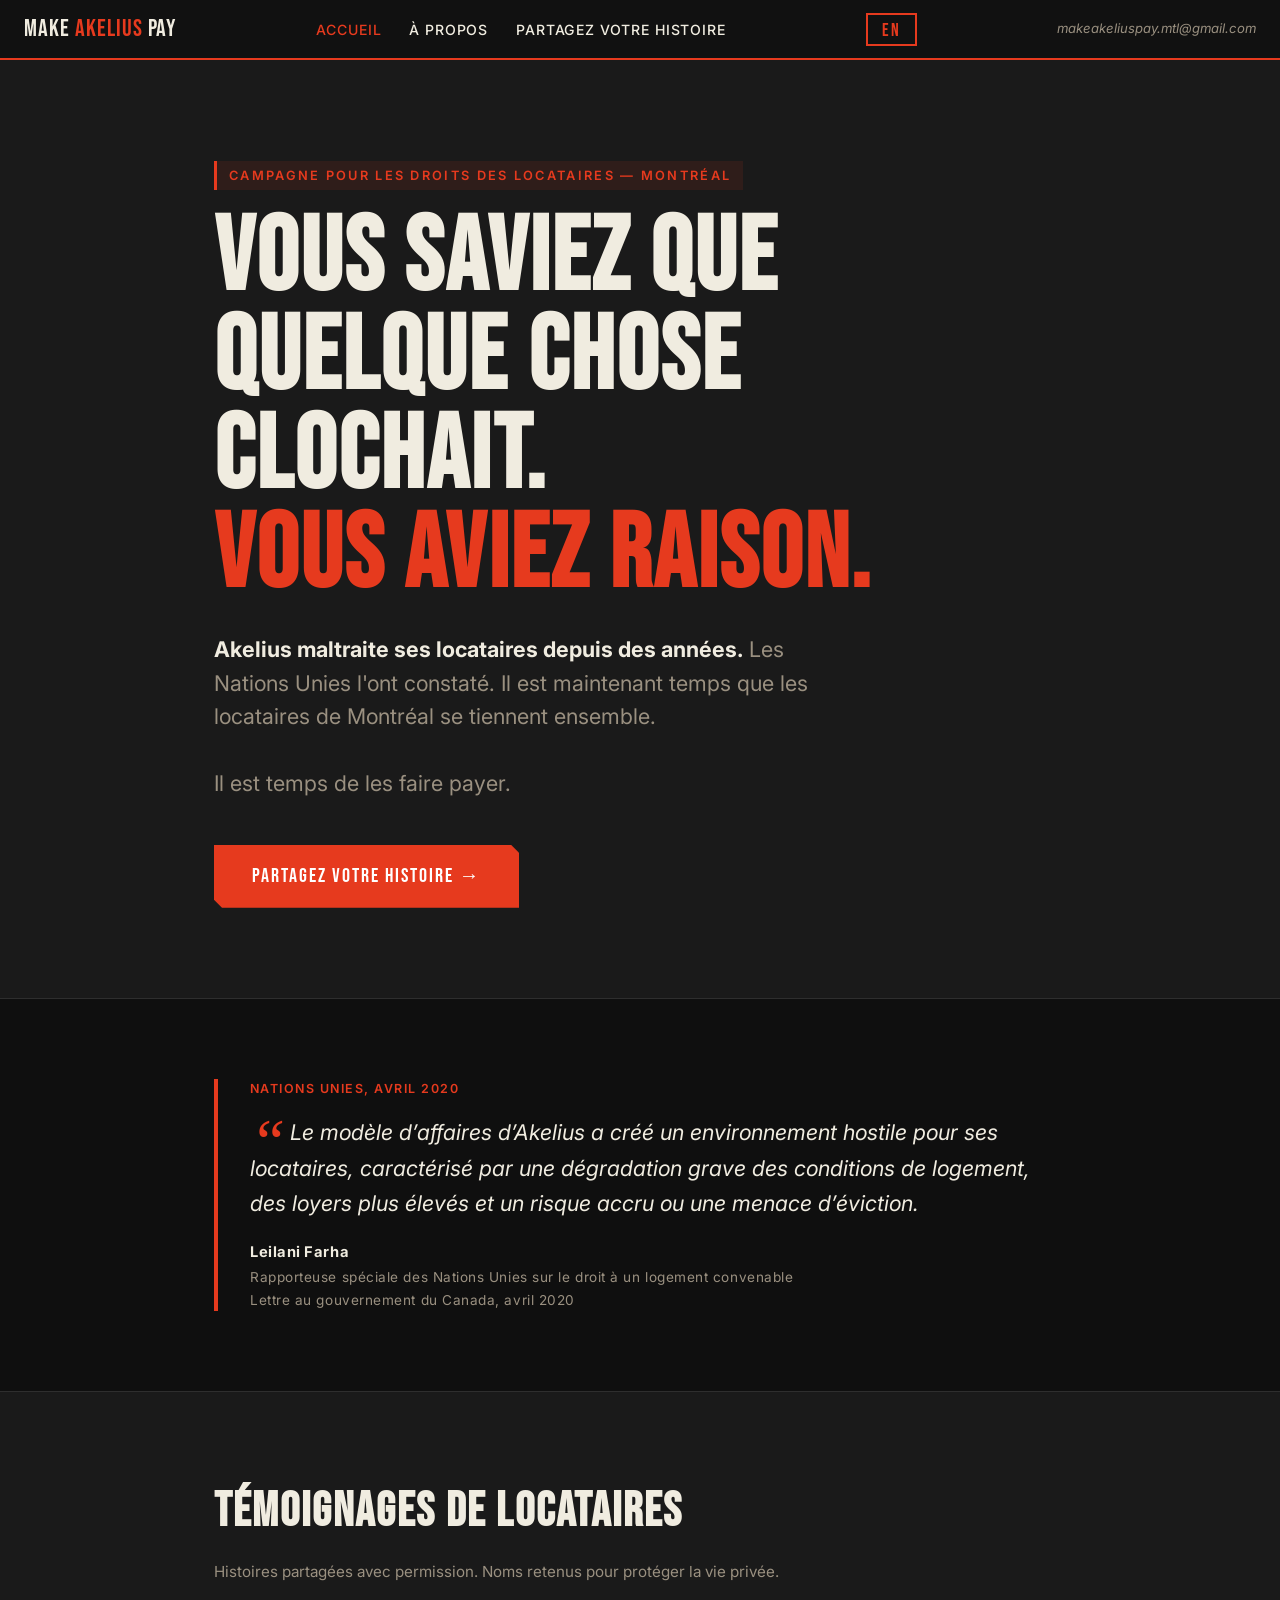
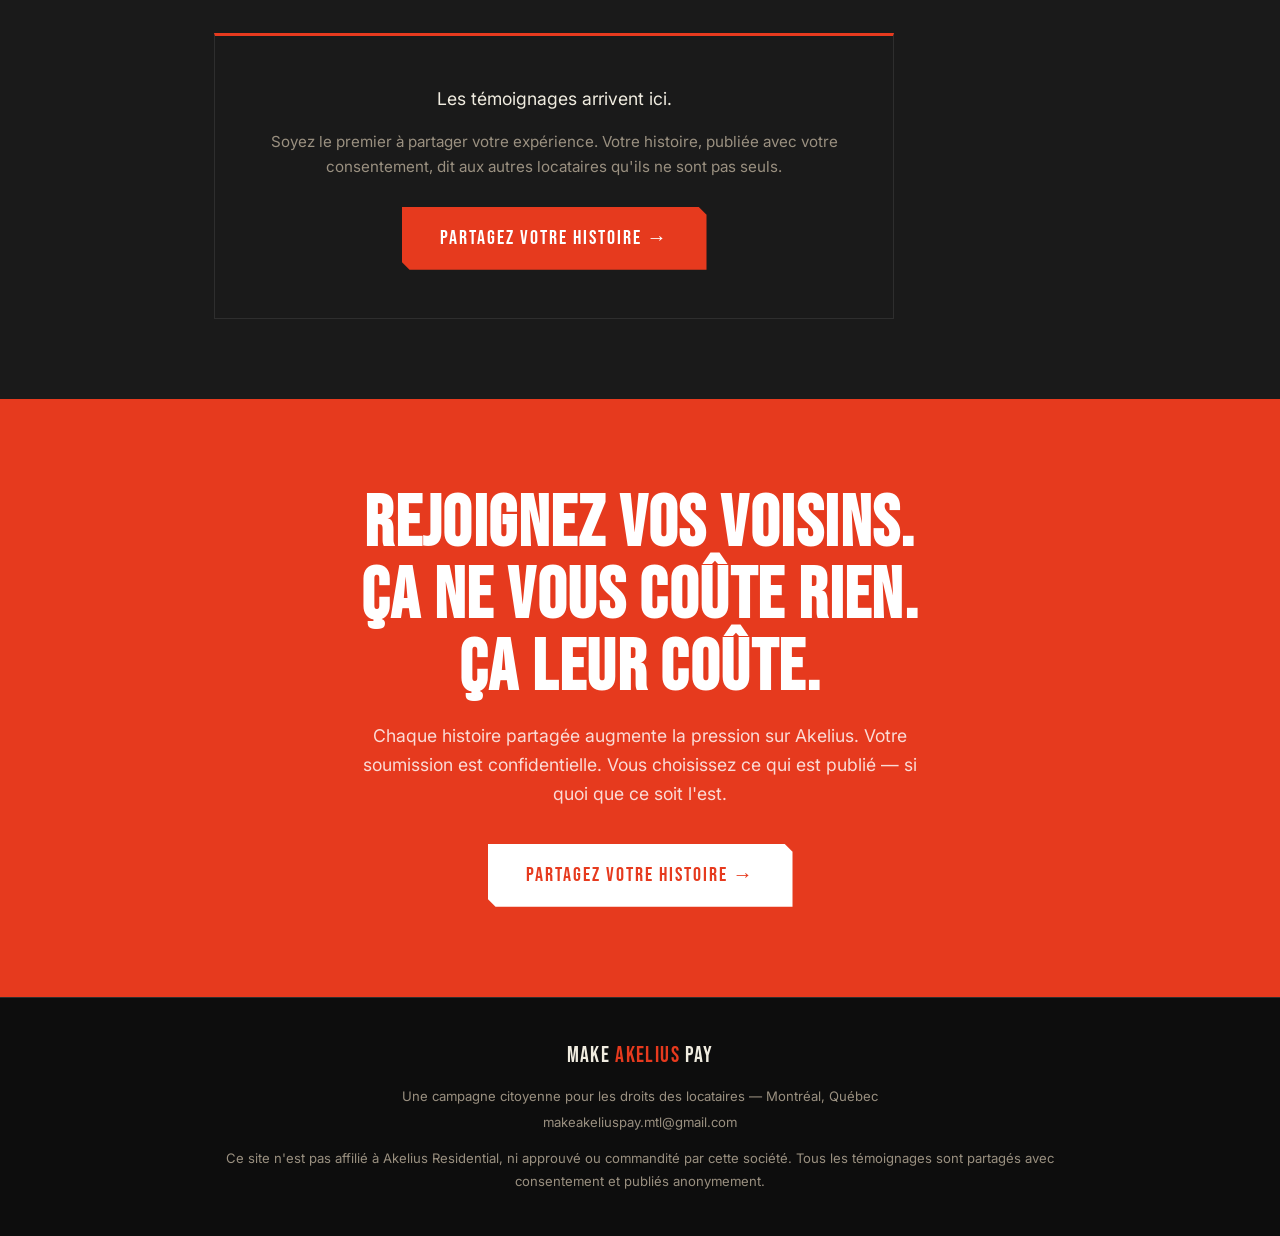
==== index.html @ 7b6268e5 "Remove fake testimonials and unit number field" ====
<!DOCTYPE html>
<html lang="fr-CA">
<head>
  <meta charset="UTF-8" />
  <meta name="viewport" content="width=device-width, initial-scale=1.0" />
  <title>Make Akelius Pay — Droits des locataires, Montréal</title>
  <meta name="description" content="Une campagne citoyenne contre Akelius Residential à Montréal. L'ONU a dénoncé leurs abus. Il est temps que les locataires parlent." />
  <meta property="og:title" content="Make Akelius Pay" />
  <meta property="og:description" content="Akelius a été formellement accusé de violer les droits humains de ses locataires par les Nations Unies. Rejoignez vos voisins." />
  <meta property="og:url" content="https://makeakeliuspay.ca" />
  <link rel="canonical" href="https://makeakeliuspay.ca/" />
  <link rel="stylesheet" href="style.css" />
  <script src="lang.js"></script>
</head>
<body>

  <!-- ── NAVBAR ─────────────────────────────────────────── -->
  <nav role="navigation" aria-label="Navigation principale">
    <a href="index.html" class="nav-brand">Make <span>Akelius</span> Pay</a>

    <button class="nav-toggle" aria-label="Ouvrir le menu" aria-expanded="false" onclick="toggleNav(this)">
      <span></span>
      <span></span>
      <span></span>
    </button>

    <ul class="nav-links" id="nav-links">
      <li><a href="index.html" class="active" data-fr="Accueil" data-en="Home">Accueil</a></li>
      <li><a href="about.html" data-fr="À propos" data-en="About">À propos</a></li>
      <li><a href="submit.html" data-fr="Partagez votre histoire" data-en="Share Your Story">Partagez votre histoire</a></li>
    </ul>

    <button class="lang-switch" id="lang-switch" aria-label="Switch language">EN</button>

    <span class="nav-email">
      <a href="mailto:makeakeliuspay.mtl@gmail.com">makeakeliuspay.mtl@gmail.com</a>
    </span>
  </nav>

  <main>

    <!-- ── HERO ───────────────────────────────────────────── -->
    <section class="hero" aria-labelledby="hero-heading">
      <div class="hero-inner">
        <div class="hero-eyebrow"
          data-fr="Campagne pour les droits des locataires — Montréal"
          data-en="Montreal Tenant Rights Campaign">
          Campagne pour les droits des locataires — Montréal
        </div>
        <h1 id="hero-heading"
          data-fr-html="Vous saviez que<br />quelque chose clochait.<br /><em>Vous aviez raison.</em>"
          data-en-html="You knew something<br />was wrong.<br /><em>You were right.</em>">
          Vous saviez que<br />quelque chose clochait.<br /><em>Vous aviez raison.</em>
        </h1>
        <p class="hero-sub"
          data-fr-html="<strong>Akelius maltraite ses locataires depuis des années.</strong> Les Nations Unies l'ont constaté. Il est maintenant temps que les locataires de Montréal se tiennent ensemble.<br /><br />Il est temps de les faire payer."
          data-en-html="<strong>Akelius has been abusing tenants for years.</strong> The United Nations took notice. Now it's time for tenants across Montreal to stand together.<br /><br />Time to make them pay.">
          <strong>Akelius maltraite ses locataires depuis des années.</strong> Les Nations Unies l'ont constaté. Il est maintenant temps que les locataires de Montréal se tiennent ensemble.<br /><br />Il est temps de les faire payer.
        </p>
        <a href="submit.html" class="btn"
          data-fr="Partagez votre histoire →"
          data-en="Share Your Story →">
          Partagez votre histoire →
        </a>
      </div>
    </section>

    <!-- ── UN QUOTE ───────────────────────────────────────── -->
    <section class="un-quote" aria-labelledby="quote-label">
      <div class="un-quote-inner">
        <div class="quote-bar" aria-hidden="true"></div>
        <div class="quote-content">
          <p id="quote-label"
            style="font-size:0.78rem;letter-spacing:0.12em;text-transform:uppercase;color:var(--red);font-weight:600;margin-bottom:16px;"
            data-fr="Nations Unies, avril 2020"
            data-en="United Nations, April 2020">
            Nations Unies, avril 2020
          </p>
          <blockquote
            data-fr-html="Le mod&egrave;le d&rsquo;affaires d&rsquo;Akelius a cr&eacute;&eacute; un environnement hostile pour ses locataires, caract&eacute;ris&eacute; par une d&eacute;gradation grave des conditions de logement, des loyers plus &eacute;lev&eacute;s et un risque accru ou une menace d&rsquo;&eacute;viction."
            data-en-html="Akelius&rsquo;s business model has created a hostile environment for its tenants through a severe degradation of housing conditions, higher rents and increased risk or threat of eviction.">
            Le modèle d'affaires d'Akelius a créé un environnement hostile pour ses locataires, caractérisé par une dégradation grave des conditions de logement, des loyers plus élevés et un risque accru ou une menace d'éviction.
          </blockquote>
          <p class="quote-attribution">
            <strong>Leilani Farha</strong>
            <span
              data-fr="Rapporteuse spéciale des Nations Unies sur le droit à un logement convenable"
              data-en="UN Special Rapporteur on the Right to Adequate Housing">
              Rapporteuse spéciale des Nations Unies sur le droit à un logement convenable
            </span>
            <br />
            <span
              data-fr="Lettre au gouvernement du Canada, avril 2020"
              data-en="Letter to the Government of Canada, April 2020">
              Lettre au gouvernement du Canada, avril 2020
            </span>
          </p>
        </div>
      </div>
    </section>

    <!-- ── TESTIMONIALS ───────────────────────────────────── -->
    <section class="testimonials" aria-labelledby="testimonials-heading">
      <div class="container">
        <h2 class="section-label" id="testimonials-heading"
          data-fr="Témoignages de locataires"
          data-en="Tenants Speak">
          Témoignages de locataires
        </h2>
        <p class="section-sub"
          data-fr="Histoires partagées avec permission. Noms retenus pour protéger la vie privée."
          data-en="Stories shared with permission. Names withheld to protect privacy.">
          Histoires partagées avec permission. Noms retenus pour protéger la vie privée.
        </p>

        <div class="testimonials-empty" style="border:1px solid var(--border);border-top:3px solid var(--red);padding:48px 32px;text-align:center;max-width:680px;">
          <p style="font-size:1.1rem;color:var(--text);margin-bottom:16px;"
            data-fr="Les témoignages arrivent ici."
            data-en="Testimonials go here.">
            Les témoignages arrivent ici.
          </p>
          <p style="color:var(--muted);font-size:0.95rem;margin-bottom:28px;"
            data-fr="Soyez le premier à partager votre expérience. Votre histoire, publiée avec votre consentement, dit aux autres locataires qu'ils ne sont pas seuls."
            data-en="Be the first to share your experience. Your story, published with your consent, tells other tenants they are not alone.">
            Soyez le premier à partager votre expérience. Votre histoire, publiée avec votre consentement, dit aux autres locataires qu'ils ne sont pas seuls.
          </p>
          <a href="submit.html" class="btn"
            data-fr="Partagez votre histoire →"
            data-en="Share Your Story →">
            Partagez votre histoire →
          </a>
        </div>
      </div>
    </section>

    <!-- ── CTA ────────────────────────────────────────────── -->
    <section class="cta-section" aria-labelledby="cta-heading">
      <div class="cta-inner">
        <h2 id="cta-heading"
          data-fr-html="Rejoignez vos voisins.<br />Ça ne vous coûte rien.<br />Ça leur coûte."
          data-en-html="Join your neighbours.<br />It costs you nothing.<br />It costs them.">
          Rejoignez vos voisins.<br />Ça ne vous coûte rien.<br />Ça leur coûte.
        </h2>
        <p data-fr="Chaque histoire partagée augmente la pression sur Akelius. Votre soumission est confidentielle. Vous choisissez ce qui est publié — si quoi que ce soit l'est."
           data-en="Every story shared puts more pressure on Akelius. Your submission is confidential. You choose what gets published — if anything.">
          Chaque histoire partagée augmente la pression sur Akelius. Votre soumission est confidentielle. Vous choisissez ce qui est publié — si quoi que ce soit l'est.
        </p>
        <a href="submit.html" class="btn btn-white"
          data-fr="Partagez votre histoire →"
          data-en="Share Your Story →">
          Partagez votre histoire →
        </a>
      </div>
    </section>

  </main>

  <!-- ── FOOTER ─────────────────────────────────────────── -->
  <footer>
    <div class="footer-inner">
      <div class="footer-brand">Make <span>Akelius</span> Pay</div>
      <p data-fr="Une campagne citoyenne pour les droits des locataires — Montréal, Québec"
         data-en="A grassroots tenant rights campaign — Montreal, Québec">
        Une campagne citoyenne pour les droits des locataires — Montréal, Québec
      </p>
      <p>
        <a href="mailto:makeakeliuspay.mtl@gmail.com">makeakeliuspay.mtl@gmail.com</a>
      </p>
      <p style="margin-top:14px;"
        data-fr="Ce site n'est pas affilié à Akelius Residential, ni approuvé ou commandité par cette société. Tous les témoignages sont partagés avec consentement et publiés anonymement."
        data-en="This site is not affiliated with, endorsed by, or sponsored by Akelius Residential. All tenant stories are shared with consent and published anonymously.">
        Ce site n'est pas affilié à Akelius Residential, ni approuvé ou commandité par cette société. Tous les témoignages sont partagés avec consentement et publiés anonymement.
      </p>
    </div>
  </footer>

  <script>
    function toggleNav(btn) {
      var links = document.getElementById('nav-links');
      var isOpen = links.classList.toggle('open');
      btn.setAttribute('aria-expanded', isOpen);
    }
  </script>

</body>
</html>
---- style.css ----
@import url('https://fonts.googleapis.com/css2?family=Bebas+Neue&family=Inter:wght@400;500;600&display=swap');

*, *::before, *::after {
  box-sizing: border-box;
  margin: 0;
  padding: 0;
}

:root {
  --bg: #1a1a1a;
  --text: #f0ece0;
  --red: #e63a1e;
  --red-dark: #c0301a;
  --muted: #9a9080;
  --border: #2e2e2e;
  --card-bg: #222222;
}

html {
  scroll-behavior: smooth;
}

body {
  background-color: var(--bg);
  color: var(--text);
  font-family: 'Inter', system-ui, -apple-system, sans-serif;
  font-size: 17px;
  line-height: 1.65;
  -webkit-font-smoothing: antialiased;
}

a {
  color: var(--red);
  text-decoration: none;
  transition: color 0.2s;
}

a:hover {
  color: #ff5a3d;
  text-decoration: underline;
}

img {
  max-width: 100%;
}

/* ── NAVBAR ──────────────────────────────────────────────── */

nav {
  position: sticky;
  top: 0;
  z-index: 100;
  background: #111111;
  border-bottom: 2px solid var(--red);
  padding: 0 24px;
  display: flex;
  align-items: center;
  justify-content: space-between;
  gap: 16px;
  min-height: 60px;
}

.nav-brand {
  font-family: 'Bebas Neue', sans-serif;
  font-size: 1.5rem;
  letter-spacing: 0.04em;
  color: var(--text);
  white-space: nowrap;
  text-decoration: none;
}

.nav-brand span {
  color: var(--red);
}

.nav-links {
  display: flex;
  align-items: center;
  gap: 28px;
  list-style: none;
  flex-wrap: wrap;
}

.nav-links a {
  color: var(--text);
  font-size: 0.88rem;
  font-weight: 500;
  letter-spacing: 0.06em;
  text-transform: uppercase;
  text-decoration: none;
  transition: color 0.2s;
}

.nav-links a:hover,
.nav-links a.active {
  color: var(--red);
}

.nav-email {
  font-size: 0.82rem;
  color: var(--muted);
  font-style: italic;
  white-space: nowrap;
}

.nav-email a {
  color: var(--muted);
  text-decoration: underline;
  text-decoration-color: transparent;
  transition: color 0.2s, text-decoration-color 0.2s;
}

.nav-email a:hover {
  color: var(--text);
  text-decoration-color: var(--muted);
}

/* ── LANGUAGE SWITCHER ───────────────────────────────────── */

.lang-switch {
  background: transparent;
  border: 2px solid var(--red);
  color: var(--red);
  font-family: 'Bebas Neue', sans-serif;
  font-size: 1.1rem;
  letter-spacing: 0.12em;
  padding: 5px 14px 3px;
  cursor: pointer;
  transition: background 0.18s, color 0.18s;
  white-space: nowrap;
  flex-shrink: 0;
}

.lang-switch:hover {
  background: var(--red);
  color: #fff;
}

/* Hamburger */
.nav-toggle {
  display: none;
  background: none;
  border: none;
  cursor: pointer;
  padding: 4px;
  flex-direction: column;
  gap: 5px;
}

.nav-toggle span {
  display: block;
  width: 24px;
  height: 2px;
  background: var(--text);
  transition: transform 0.25s, opacity 0.25s;
}

/* ── LAYOUT ──────────────────────────────────────────────── */

main {
  width: 100%;
}

.container {
  max-width: 900px;
  margin: 0 auto;
  padding: 0 24px;
}

section {
  padding: 80px 0;
}

section + section {
  border-top: 1px solid var(--border);
}

/* ── HERO ────────────────────────────────────────────────── */

.hero {
  background: var(--bg);
  padding: 100px 0 90px;
  border-top: none;
}

.hero-inner {
  max-width: 900px;
  margin: 0 auto;
  padding: 0 24px;
}

.hero-eyebrow {
  display: inline-block;
  font-size: 0.8rem;
  font-weight: 600;
  letter-spacing: 0.18em;
  text-transform: uppercase;
  color: var(--red);
  margin-bottom: 20px;
  background: rgba(230, 58, 30, 0.1);
  padding: 4px 12px;
  border-left: 3px solid var(--red);
}

.hero h1 {
  font-family: 'Bebas Neue', sans-serif;
  font-size: clamp(3.2rem, 9vw, 6.5rem);
  line-height: 0.95;
  letter-spacing: 0.02em;
  color: var(--text);
  margin-bottom: 28px;
}

.hero h1 em {
  color: var(--red);
  font-style: normal;
}

.hero-sub {
  font-size: clamp(1.1rem, 2.5vw, 1.35rem);
  color: var(--muted);
  max-width: 620px;
  line-height: 1.55;
  margin-bottom: 44px;
}

.hero-sub strong {
  color: var(--text);
}

.btn {
  display: inline-block;
  padding: 15px 38px;
  font-family: 'Bebas Neue', sans-serif;
  font-size: 1.25rem;
  letter-spacing: 0.1em;
  background: var(--red);
  color: #ffffff;
  border: none;
  cursor: pointer;
  text-decoration: none;
  transition: background 0.2s, transform 0.15s;
  clip-path: polygon(0 0, calc(100% - 8px) 0, 100% 8px, 100% 100%, 8px 100%, 0 calc(100% - 8px));
}

.btn:hover {
  background: var(--red-dark);
  color: #fff;
  text-decoration: none;
  transform: translateY(-1px);
}

.btn-outline {
  background: transparent;
  border: 2px solid var(--red);
  color: var(--red);
  clip-path: none;
}

.btn-outline:hover {
  background: var(--red);
  color: #fff;
}

/* ── UN QUOTE ────────────────────────────────────────────── */

.un-quote {
  background: #0f0f0f;
  padding: 80px 0;
}

.un-quote-inner {
  max-width: 900px;
  margin: 0 auto;
  padding: 0 24px;
  display: grid;
  grid-template-columns: 4px 1fr;
  gap: 0 32px;
  align-items: start;
}

.quote-bar {
  background: var(--red);
  height: 100%;
  min-height: 100px;
}

.quote-content blockquote {
  font-size: clamp(1.1rem, 2.2vw, 1.35rem);
  line-height: 1.65;
  color: var(--text);
  font-style: italic;
  margin-bottom: 18px;
}

.quote-content blockquote::before {
  content: '\201C';
  font-family: Georgia, serif;
  font-size: 4rem;
  line-height: 0;
  vertical-align: -1.4rem;
  color: var(--red);
  margin-right: 4px;
}

.quote-attribution {
  font-size: 0.85rem;
  color: var(--muted);
  letter-spacing: 0.04em;
}

.quote-attribution strong {
  display: block;
  color: var(--text);
  font-size: 0.92rem;
  margin-bottom: 2px;
}

/* ── TESTIMONIALS ────────────────────────────────────────── */

.testimonials {
  padding: 80px 0;
}

.section-label {
  font-family: 'Bebas Neue', sans-serif;
  font-size: clamp(2rem, 5vw, 3rem);
  letter-spacing: 0.04em;
  color: var(--text);
  margin-bottom: 8px;
}

.section-sub {
  color: var(--muted);
  font-size: 0.95rem;
  margin-bottom: 48px;
}

.testimonials-grid {
  display: grid;
  grid-template-columns: repeat(auto-fit, minmax(260px, 1fr));
  gap: 24px;
}

.testimonial-card {
  background: var(--card-bg);
  border: 1px solid var(--border);
  border-top: 3px solid var(--red);
  padding: 28px 26px;
  position: relative;
}

.testimonial-card p {
  font-size: 0.97rem;
  line-height: 1.7;
  color: #ccc8be;
  margin-bottom: 20px;
}

.testimonial-card footer {
  font-size: 0.8rem;
  color: var(--muted);
  letter-spacing: 0.05em;
  text-transform: uppercase;
  border-top: 1px solid var(--border);
  padding-top: 14px;
}

.testimonial-card footer strong {
  color: var(--red);
}

/* ── CTA ─────────────────────────────────────────────────── */

.cta-section {
  background: var(--red);
  padding: 90px 0;
  border-top: none;
}

.cta-inner {
  max-width: 900px;
  margin: 0 auto;
  padding: 0 24px;
  text-align: center;
}

.cta-section h2 {
  font-family: 'Bebas Neue', sans-serif;
  font-size: clamp(2.4rem, 6vw, 4.5rem);
  line-height: 1;
  color: #ffffff;
  margin-bottom: 16px;
  letter-spacing: 0.02em;
}

.cta-section p {
  color: rgba(255,255,255,0.82);
  font-size: 1.1rem;
  margin-bottom: 36px;
  max-width: 560px;
  margin-left: auto;
  margin-right: auto;
}

.btn-white {
  background: #ffffff;
  color: var(--red);
}

.btn-white:hover {
  background: #f0ece0;
  color: var(--red-dark);
}

/* ── ABOUT PAGE ──────────────────────────────────────────── */

.page-hero {
  padding: 72px 0 60px;
  background: #111111;
  border-bottom: 2px solid var(--red);
}

.page-hero h1 {
  font-family: 'Bebas Neue', sans-serif;
  font-size: clamp(2.8rem, 7vw, 5rem);
  letter-spacing: 0.03em;
  line-height: 1;
  margin-bottom: 14px;
}

.page-hero p {
  color: var(--muted);
  font-size: 1.1rem;
  max-width: 600px;
}

.prose {
  max-width: 720px;
}

.prose h2 {
  font-family: 'Bebas Neue', sans-serif;
  font-size: clamp(1.8rem, 4vw, 2.5rem);
  letter-spacing: 0.04em;
  color: var(--text);
  margin-top: 56px;
  margin-bottom: 16px;
  padding-bottom: 10px;
  border-bottom: 2px solid var(--border);
}

.prose h2:first-child {
  margin-top: 0;
}

.prose p {
  color: #ccc8be;
  margin-bottom: 18px;
}

.prose ul {
  margin: 0 0 18px 0;
  padding-left: 22px;
  color: #ccc8be;
}

.prose li {
  margin-bottom: 8px;
  padding-left: 6px;
}

.prose li::marker {
  color: var(--red);
}

.prose a {
  text-decoration: underline;
  text-decoration-color: var(--red);
  text-underline-offset: 3px;
}

.callout {
  background: rgba(230, 58, 30, 0.08);
  border-left: 4px solid var(--red);
  padding: 18px 22px;
  margin: 28px 0;
  color: var(--text);
  font-size: 0.97rem;
  line-height: 1.65;
}

.callout strong {
  color: var(--red);
}

.resource-list {
  list-style: none;
  padding: 0;
  margin: 0 0 18px 0;
}

.resource-list li {
  border-bottom: 1px solid var(--border);
  padding: 14px 0;
}

.resource-list li:last-child {
  border-bottom: none;
}

.resource-list a {
  font-weight: 500;
  color: var(--text);
}

.resource-list a:hover {
  color: var(--red);
}

.resource-list .resource-desc {
  display: block;
  font-size: 0.85rem;
  color: var(--muted);
  margin-top: 2px;
}

/* ── SUBMIT PAGE ─────────────────────────────────────────── */

.form-section {
  padding: 80px 0;
}

.form-intro {
  max-width: 620px;
  margin-bottom: 52px;
}

.form-intro p {
  color: var(--muted);
  margin-top: 14px;
}

.form-card {
  background: var(--card-bg);
  border: 1px solid var(--border);
  padding: 44px 40px;
  max-width: 680px;
}

.form-grid {
  display: grid;
  grid-template-columns: 1fr 1fr;
  gap: 20px;
}

.form-group {
  display: flex;
  flex-direction: column;
  gap: 7px;
}

.form-group.full {
  grid-column: 1 / -1;
}

label {
  font-size: 0.82rem;
  font-weight: 600;
  letter-spacing: 0.08em;
  text-transform: uppercase;
  color: var(--muted);
}

label .optional {
  font-weight: 400;
  color: #5a5650;
  text-transform: none;
  letter-spacing: 0;
  font-size: 0.78rem;
  margin-left: 6px;
}

input[type="text"],
input[type="email"],
select,
textarea {
  background: #111111;
  border: 1px solid #3a3a3a;
  color: var(--text);
  padding: 12px 14px;
  font-family: inherit;
  font-size: 0.97rem;
  outline: none;
  transition: border-color 0.2s;
  width: 100%;
  appearance: none;
}

input[type="text"]:focus,
input[type="email"]:focus,
select:focus,
textarea:focus {
  border-color: var(--red);
}

select {
  background-image: url("data:image/svg+xml,%3Csvg xmlns='http://www.w3.org/2000/svg' width='12' height='7' fill='none'%3E%3Cpath d='M1 1l5 5 5-5' stroke='%239a9080' stroke-width='1.5' stroke-linecap='round'/%3E%3C/svg%3E");
  background-repeat: no-repeat;
  background-position: right 14px center;
  padding-right: 36px;
  cursor: pointer;
}

select option {
  background: #1a1a1a;
}

textarea {
  resize: vertical;
  min-height: 140px;
  line-height: 1.6;
}

.checkbox-group {
  display: flex;
  align-items: flex-start;
  gap: 12px;
  margin-top: 6px;
}

.checkbox-group input[type="checkbox"] {
  appearance: none;
  width: 20px;
  height: 20px;
  min-width: 20px;
  border: 2px solid #3a3a3a;
  background: #111;
  cursor: pointer;
  position: relative;
  top: 1px;
  transition: border-color 0.2s, background 0.2s;
}

.checkbox-group input[type="checkbox"]:checked {
  background: var(--red);
  border-color: var(--red);
}

.checkbox-group input[type="checkbox"]:checked::after {
  content: '';
  position: absolute;
  left: 3px;
  top: 1px;
  width: 10px;
  height: 7px;
  border-left: 2px solid #fff;
  border-bottom: 2px solid #fff;
  transform: rotate(-45deg) translateY(2px);
}

.checkbox-group label {
  font-size: 0.9rem;
  color: #ccc8be;
  letter-spacing: 0;
  text-transform: none;
  font-weight: 400;
  cursor: pointer;
  line-height: 1.5;
}

.form-notice {
  font-size: 0.82rem;
  color: var(--muted);
  margin-top: 20px;
  padding: 14px 16px;
  border: 1px solid var(--border);
  line-height: 1.6;
}

.form-notice strong {
  color: var(--text);
}

.form-submit {
  margin-top: 28px;
}

.form-success {
  display: none;
  background: rgba(30, 180, 90, 0.08);
  border: 1px solid rgba(30, 180, 90, 0.3);
  color: #6dd9a0;
  padding: 22px 24px;
  margin-top: 24px;
  font-size: 0.95rem;
  line-height: 1.6;
}

/* ── FOOTER ──────────────────────────────────────────────── */

footer {
  background: #0d0d0d;
  border-top: 1px solid var(--border);
  padding: 40px 24px;
  text-align: center;
}

.footer-inner {
  max-width: 900px;
  margin: 0 auto;
}

.footer-brand {
  font-family: 'Bebas Neue', sans-serif;
  font-size: 1.4rem;
  color: var(--text);
  letter-spacing: 0.06em;
  margin-bottom: 10px;
}

.footer-brand span {
  color: var(--red);
}

footer p {
  font-size: 0.82rem;
  color: var(--muted);
  line-height: 1.7;
  margin-bottom: 4px;
}

footer a {
  color: var(--muted);
  text-decoration: underline;
  text-decoration-color: transparent;
}

footer a:hover {
  color: var(--text);
}

/* ── RESPONSIVE ──────────────────────────────────────────── */

@media (max-width: 700px) {
  nav {
    flex-wrap: wrap;
    padding: 0 16px;
    position: relative;
  }

  .nav-toggle {
    display: flex;
    margin-left: auto;
  }

  .nav-links {
    width: 100%;
    flex-direction: column;
    align-items: flex-start;
    gap: 0;
    overflow: hidden;
    max-height: 0;
    transition: max-height 0.3s ease;
    padding-bottom: 0;
  }

  .nav-links.open {
    max-height: 300px;
    padding-bottom: 16px;
  }

  .nav-links li {
    width: 100%;
    border-top: 1px solid var(--border);
  }

  .nav-links a {
    display: block;
    padding: 12px 0;
  }

  .nav-email {
    width: 100%;
    padding: 10px 0 14px;
    border-top: 1px solid var(--border);
    display: none;
  }

  .nav-links.open + .nav-email {
    display: block;
  }

  section {
    padding: 56px 0;
  }

  .hero {
    padding: 64px 0 56px;
  }

  .testimonials-grid {
    grid-template-columns: 1fr;
  }

  .form-grid {
    grid-template-columns: 1fr;
  }

  .form-group.full {
    grid-column: 1;
  }

  .form-card {
    padding: 28px 20px;
  }

  .un-quote-inner {
    gap: 0 20px;
  }
}

@media (max-width: 480px) {
  .hero h1 {
    font-size: 3rem;
  }

  .cta-section h2 {
    font-size: 2.4rem;
  }
}
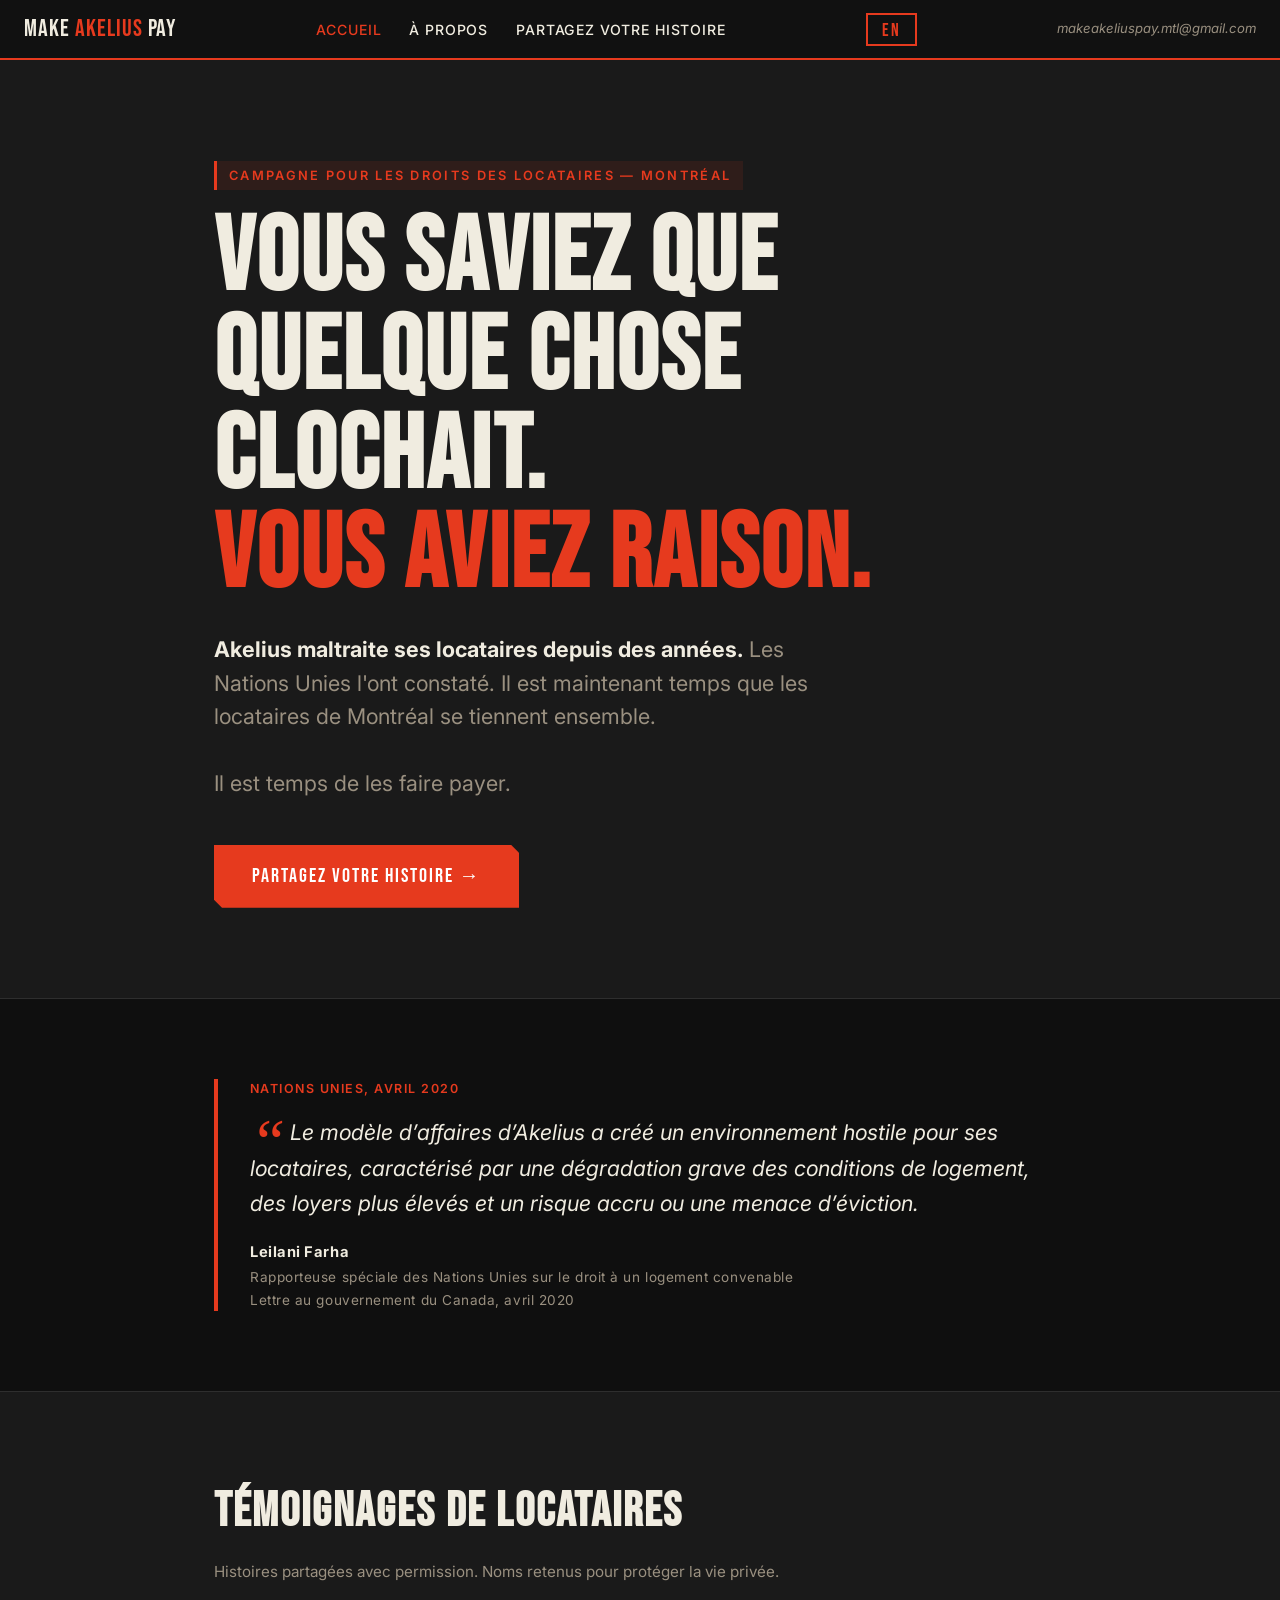
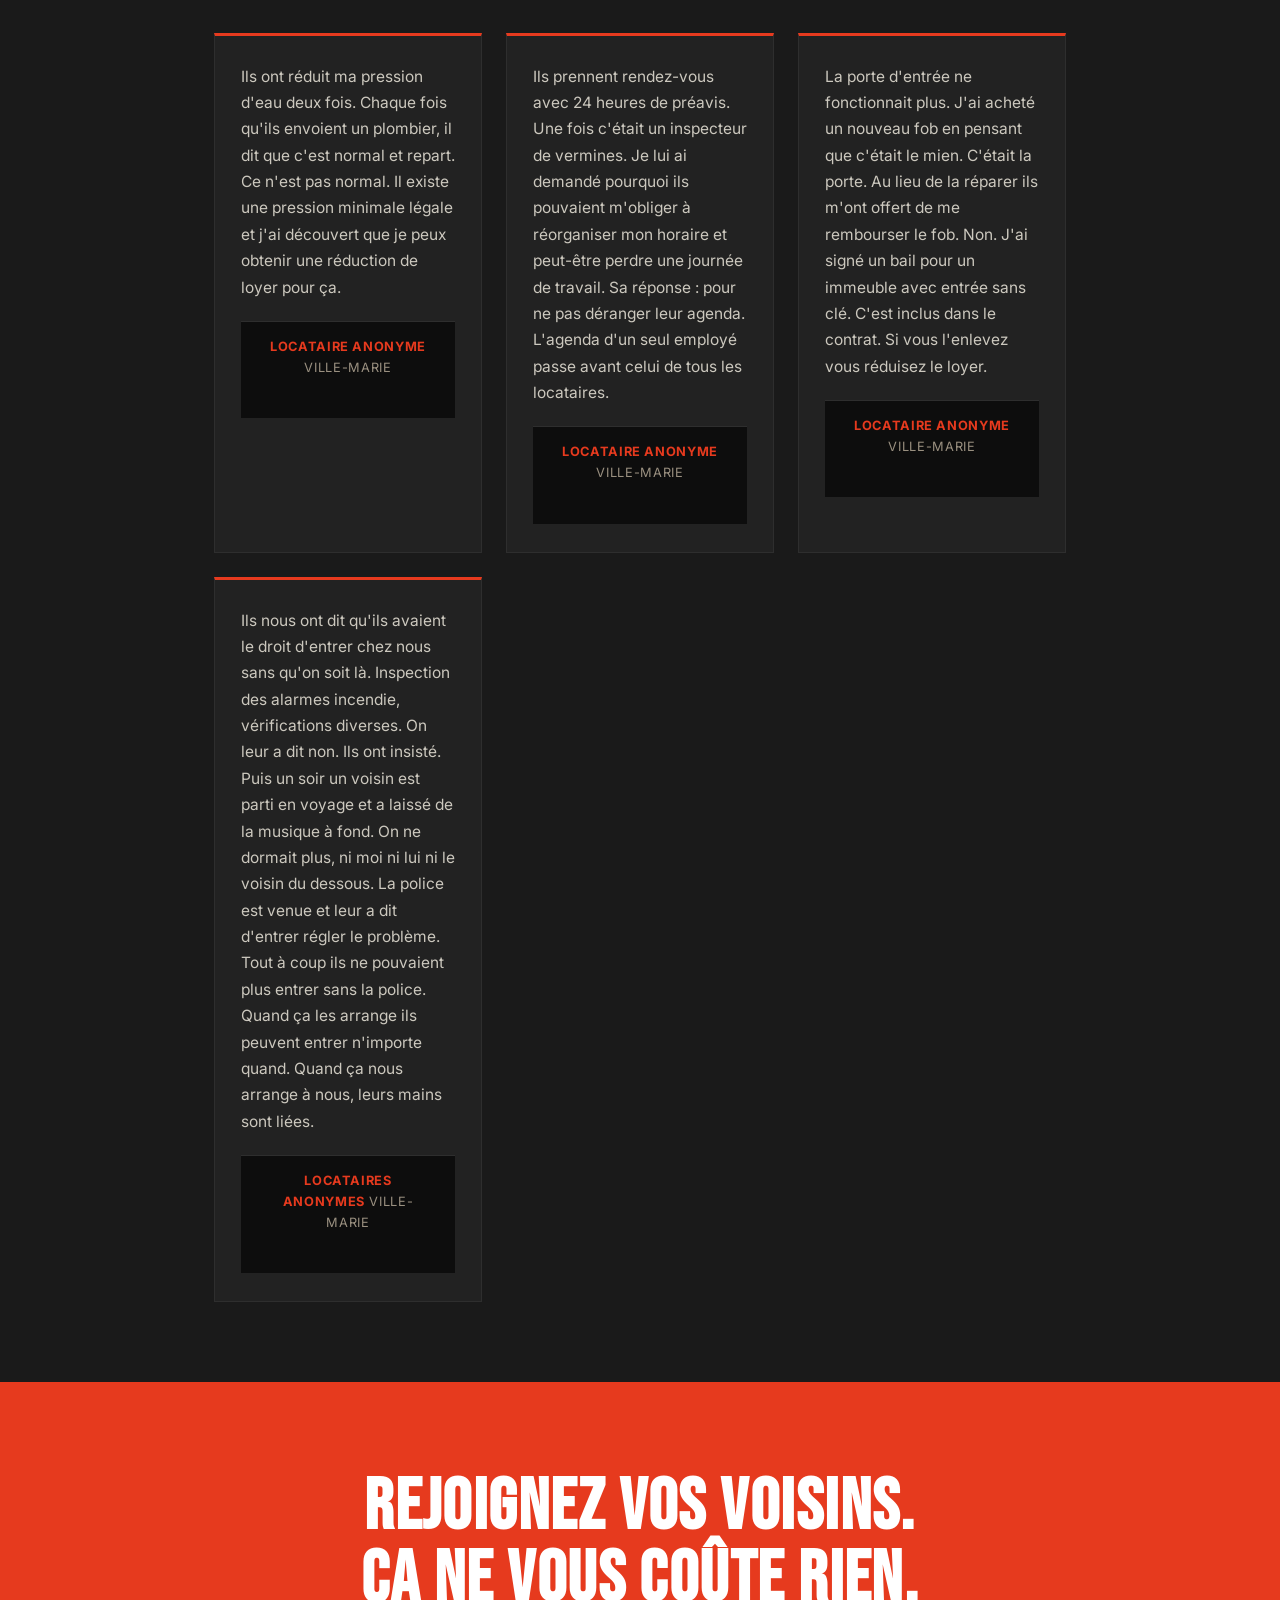
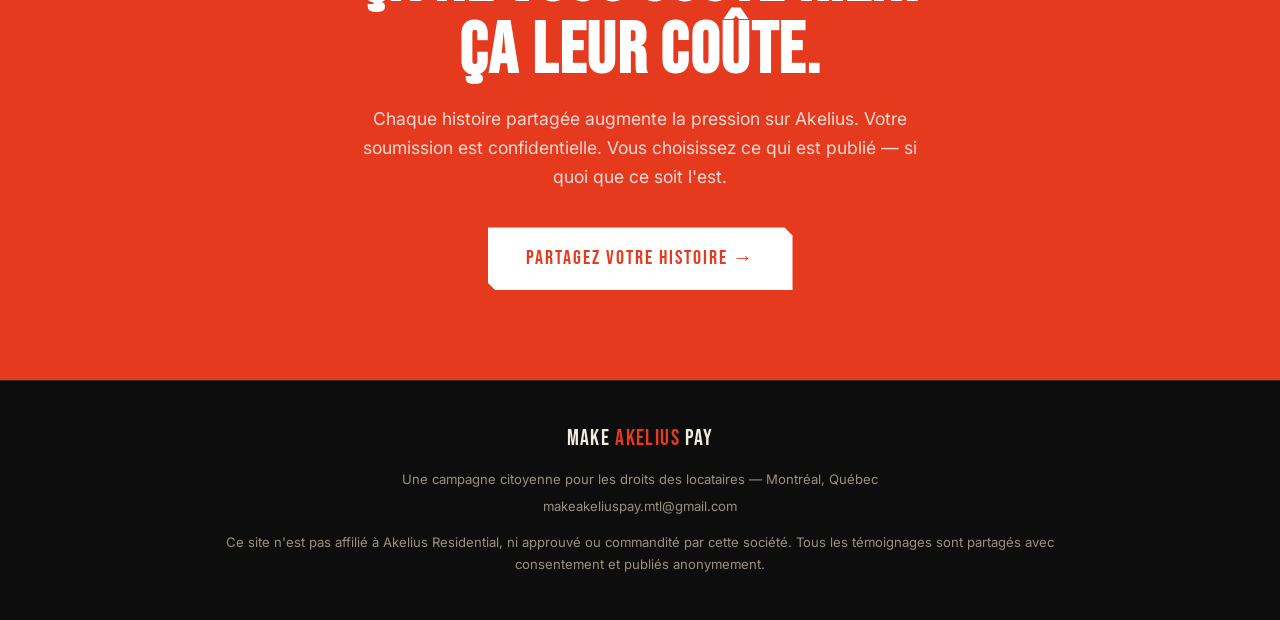
==== commit 0ad7d537: "Add real tenant testimonials" ====
--- a/index.html
+++ b/index.html
@@ -113,22 +113,52 @@
           Histoires partagées avec permission. Noms retenus pour protéger la vie privée.
         </p>
 
-        <div class="testimonials-empty" style="border:1px solid var(--border);border-top:3px solid var(--red);padding:48px 32px;text-align:center;max-width:680px;">
-          <p style="font-size:1.1rem;color:var(--text);margin-bottom:16px;"
-            data-fr="Les témoignages arrivent ici."
-            data-en="Testimonials go here.">
-            Les témoignages arrivent ici.
-          </p>
-          <p style="color:var(--muted);font-size:0.95rem;margin-bottom:28px;"
-            data-fr="Soyez le premier à partager votre expérience. Votre histoire, publiée avec votre consentement, dit aux autres locataires qu'ils ne sont pas seuls."
-            data-en="Be the first to share your experience. Your story, published with your consent, tells other tenants they are not alone.">
-            Soyez le premier à partager votre expérience. Votre histoire, publiée avec votre consentement, dit aux autres locataires qu'ils ne sont pas seuls.
-          </p>
-          <a href="submit.html" class="btn"
-            data-fr="Partagez votre histoire →"
-            data-en="Share Your Story →">
-            Partagez votre histoire →
-          </a>
+        <div class="testimonials-grid">
+
+          <article class="testimonial-card">
+            <p data-fr="Ils ont réduit ma pression d'eau deux fois. Chaque fois qu'ils envoient un plombier, il dit que c'est normal et repart. Ce n'est pas normal. Il existe une pression minimale légale et j'ai découvert que je peux obtenir une réduction de loyer pour ça."
+               data-en="They lowered my water pressure twice. Every time they send a plumber, he says it's normal and leaves. It's not normal. There's a legal minimum and I just found out I can get my rent reduced for it.">
+              Ils ont réduit ma pression d'eau deux fois. Chaque fois qu'ils envoient un plombier, il dit que c'est normal et repart. Ce n'est pas normal. Il existe une pression minimale légale et j'ai découvert que je peux obtenir une réduction de loyer pour ça.
+            </p>
+            <footer>
+              <strong data-fr="Locataire anonyme" data-en="Anonymous tenant">Locataire anonyme</strong>
+              <span>Ville-Marie</span>
+            </footer>
+          </article>
+
+          <article class="testimonial-card">
+            <p data-fr="Ils prennent rendez-vous avec 24 heures de préavis. Une fois c'était un inspecteur de vermines. Je lui ai demandé pourquoi ils pouvaient m'obliger à réorganiser mon horaire et peut-être perdre une journée de travail. Sa réponse : pour ne pas déranger leur agenda. L'agenda d'un seul employé passe avant celui de tous les locataires."
+               data-en="They book appointments with 24 hours notice. Once it was a pest inspector. I asked why they could force me to rearrange my schedule and possibly lose a sick day. The answer: so it didn't impact their schedule. One employee's schedule matters more than all of their tenants combined.">
+              Ils prennent rendez-vous avec 24 heures de préavis. Une fois c'était un inspecteur de vermines. Je lui ai demandé pourquoi ils pouvaient m'obliger à réorganiser mon horaire et peut-être perdre une journée de travail. Sa réponse : pour ne pas déranger leur agenda. L'agenda d'un seul employé passe avant celui de tous les locataires.
+            </p>
+            <footer>
+              <strong data-fr="Locataire anonyme" data-en="Anonymous tenant">Locataire anonyme</strong>
+              <span>Ville-Marie</span>
+            </footer>
+          </article>
+
+          <article class="testimonial-card">
+            <p data-fr="La porte d'entrée ne fonctionnait plus. J'ai acheté un nouveau fob en pensant que c'était le mien. C'était la porte. Au lieu de la réparer ils m'ont offert de me rembourser le fob. Non. J'ai signé un bail pour un immeuble avec entrée sans clé. C'est inclus dans le contrat. Si vous l'enlevez vous réduisez le loyer."
+               data-en="The front door stopped working. I bought a new fob thinking it was mine. It was the door. Instead of fixing it they offered to reimburse me for the fob. No. I signed a lease for a building with keyless entry. That's part of the deal. If you remove it you lower the rent.">
+              La porte d'entrée ne fonctionnait plus. J'ai acheté un nouveau fob en pensant que c'était le mien. C'était la porte. Au lieu de la réparer ils m'ont offert de me rembourser le fob. Non. J'ai signé un bail pour un immeuble avec entrée sans clé. C'est inclus dans le contrat. Si vous l'enlevez vous réduisez le loyer.
+            </p>
+            <footer>
+              <strong data-fr="Locataire anonyme" data-en="Anonymous tenant">Locataire anonyme</strong>
+              <span>Ville-Marie</span>
+            </footer>
+          </article>
+
+          <article class="testimonial-card">
+            <p data-fr="Ils nous ont dit qu'ils avaient le droit d'entrer chez nous sans qu'on soit là. Inspection des alarmes incendie, vérifications diverses. On leur a dit non. Ils ont insisté. Puis un soir un voisin est parti en voyage et a laissé de la musique à fond. On ne dormait plus, ni moi ni lui ni le voisin du dessous. La police est venue et leur a dit d'entrer régler le problème. Tout à coup ils ne pouvaient plus entrer sans la police. Quand ça les arrange ils peuvent entrer n'importe quand. Quand ça nous arrange à nous, leurs mains sont liées."
+               data-en="They told us they had the right to enter our apartments without us there. Fire alarm inspections, routine checks. We said no. They insisted. Then one night a neighbor left for a trip and left music blasting. Nobody on our floor could sleep. The police came and told them to go in and deal with it. Suddenly they couldn't enter without police escort. When it suits them they can enter whenever they want. When it suits us their hands are tied.">
+              Ils nous ont dit qu'ils avaient le droit d'entrer chez nous sans qu'on soit là. Inspection des alarmes incendie, vérifications diverses. On leur a dit non. Ils ont insisté. Puis un soir un voisin est parti en voyage et a laissé de la musique à fond. On ne dormait plus, ni moi ni lui ni le voisin du dessous. La police est venue et leur a dit d'entrer régler le problème. Tout à coup ils ne pouvaient plus entrer sans la police. Quand ça les arrange ils peuvent entrer n'importe quand. Quand ça nous arrange à nous, leurs mains sont liées.
+            </p>
+            <footer>
+              <strong data-fr="Locataires anonymes" data-en="Anonymous tenants">Locataires anonymes</strong>
+              <span>Ville-Marie</span>
+            </footer>
+          </article>
+
         </div>
       </div>
     </section>
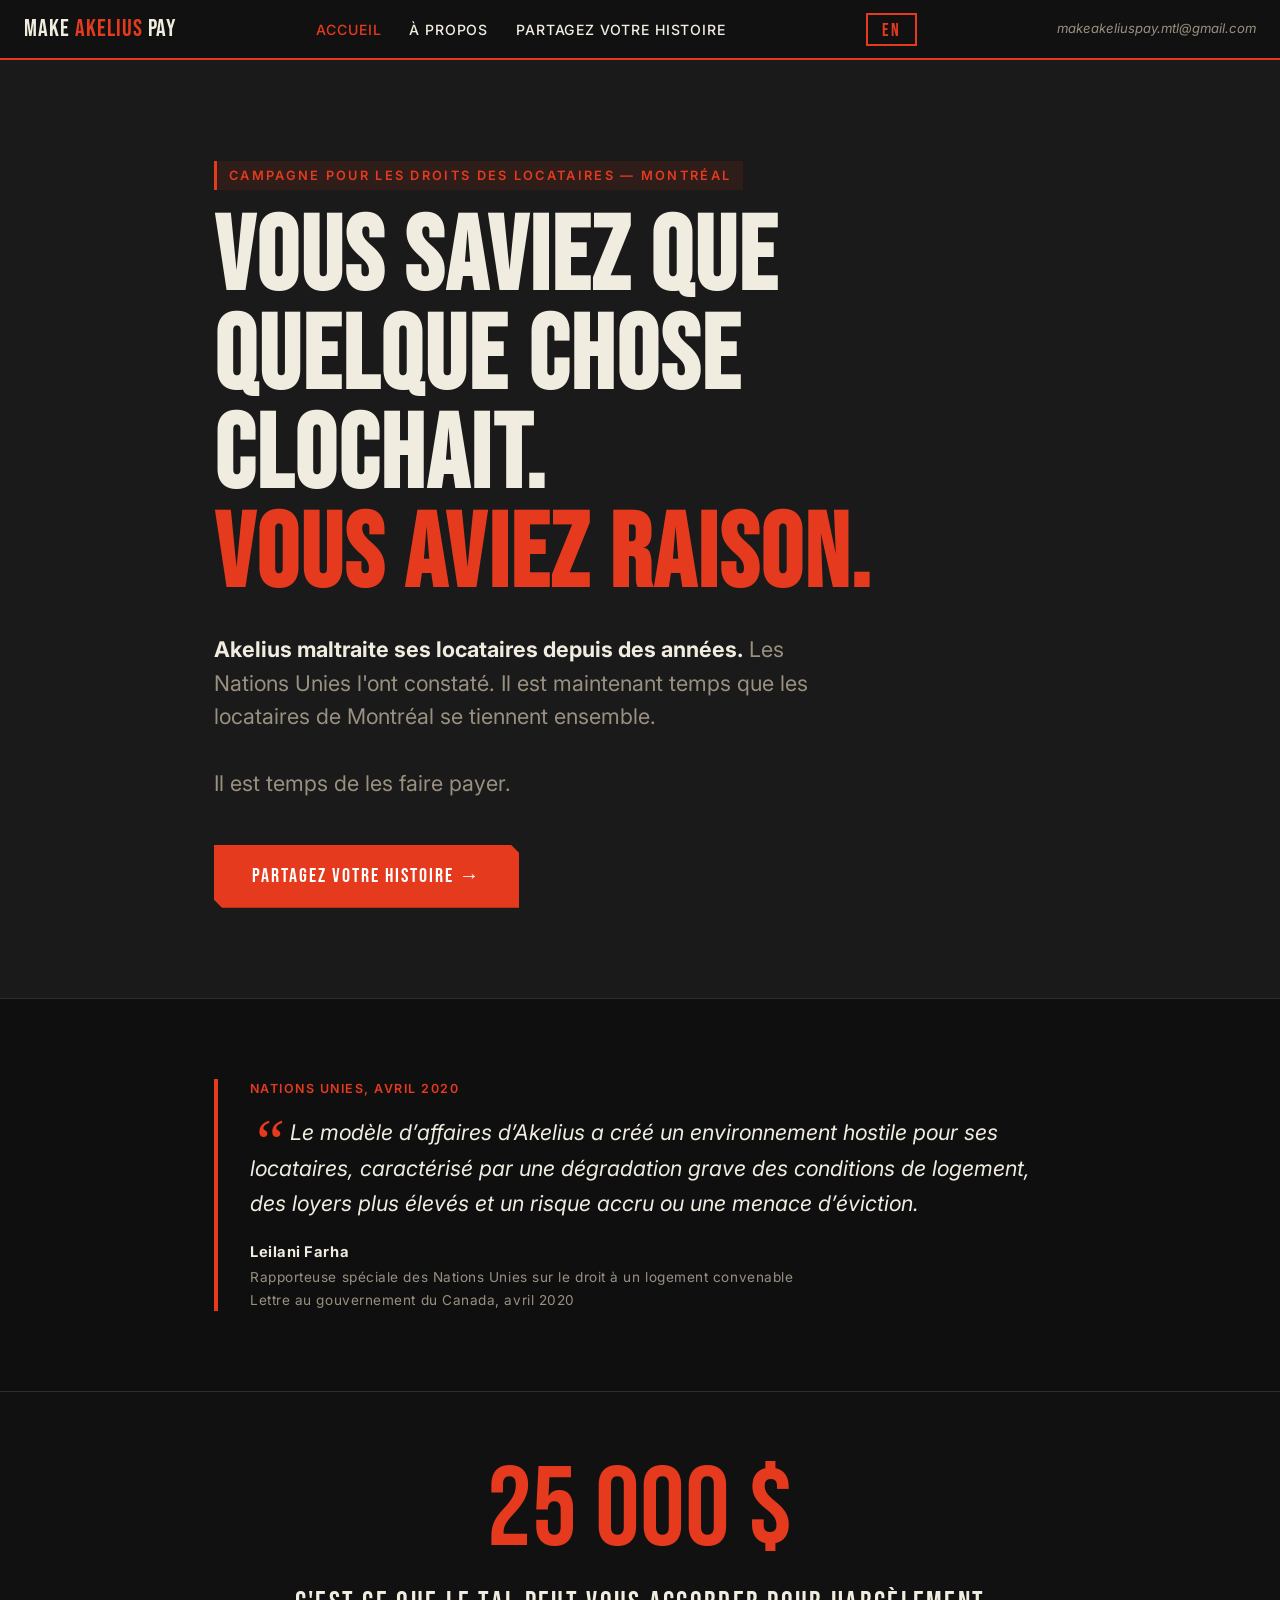
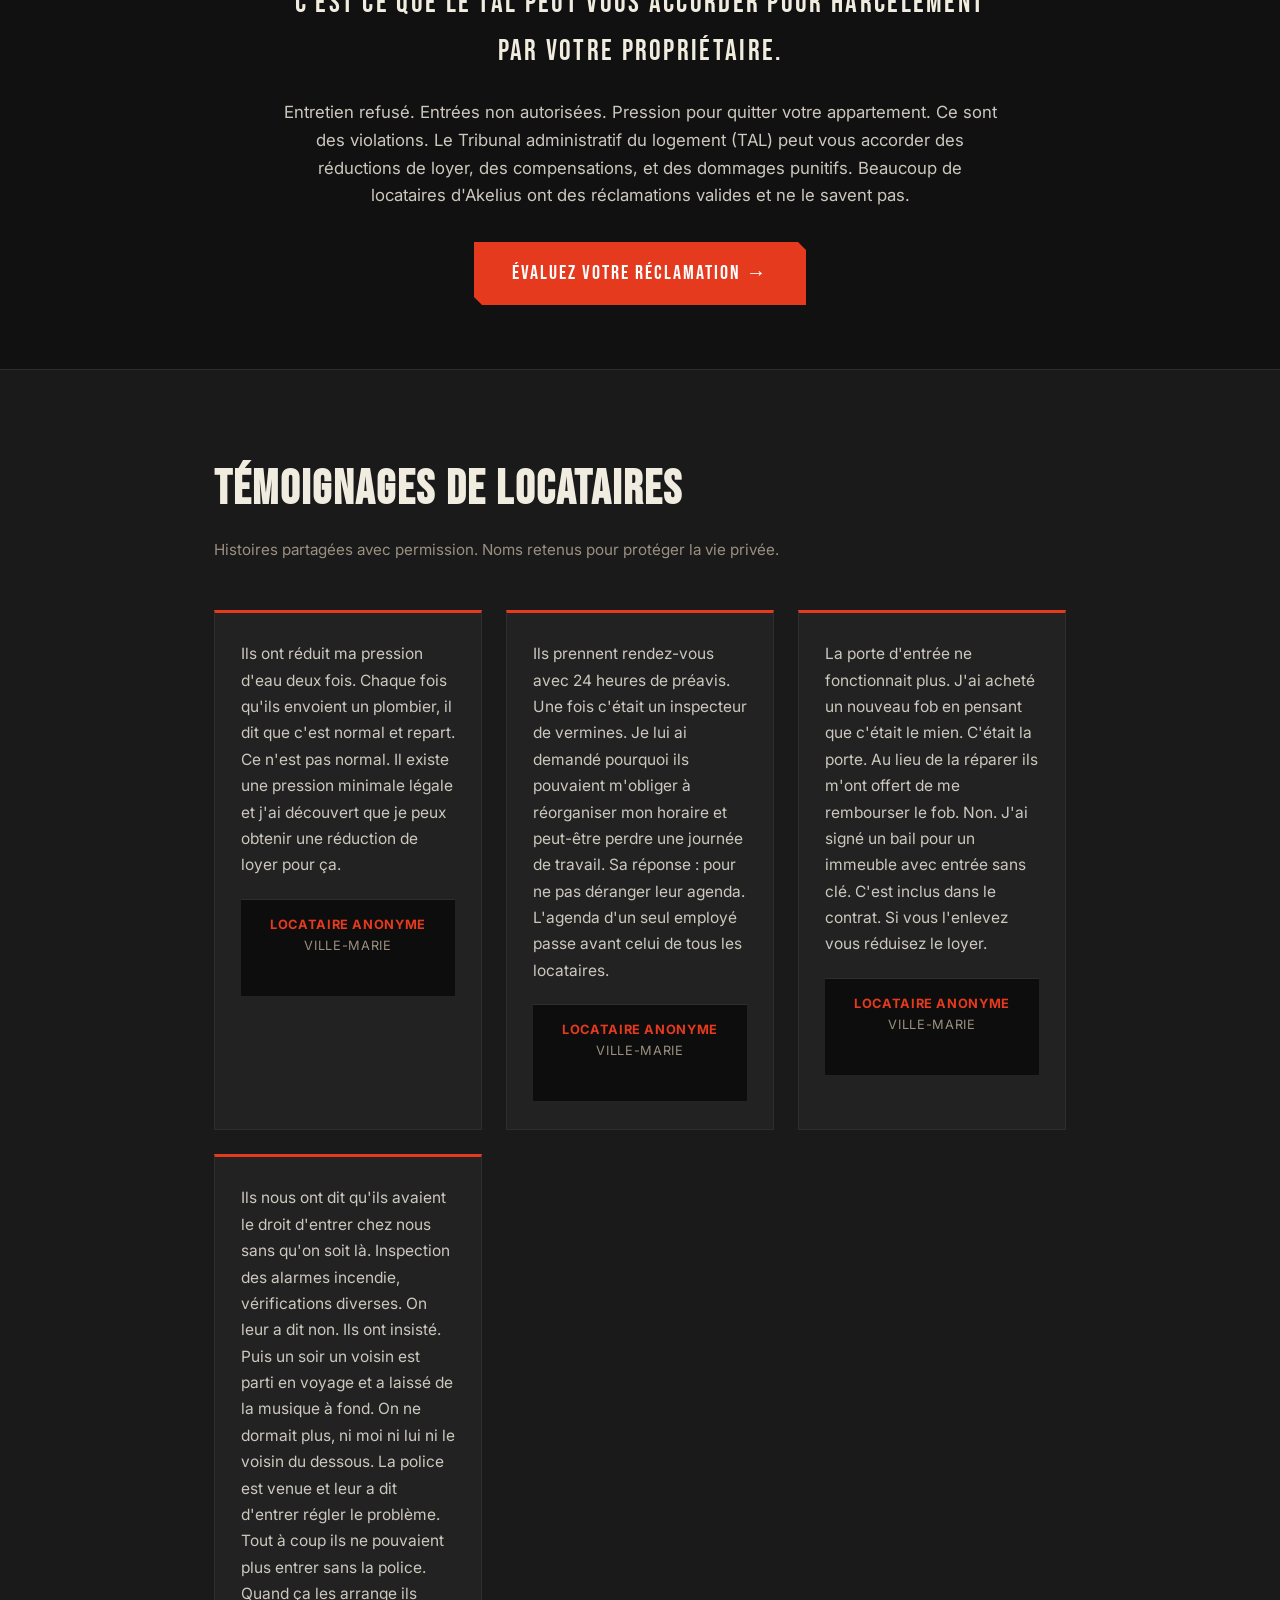
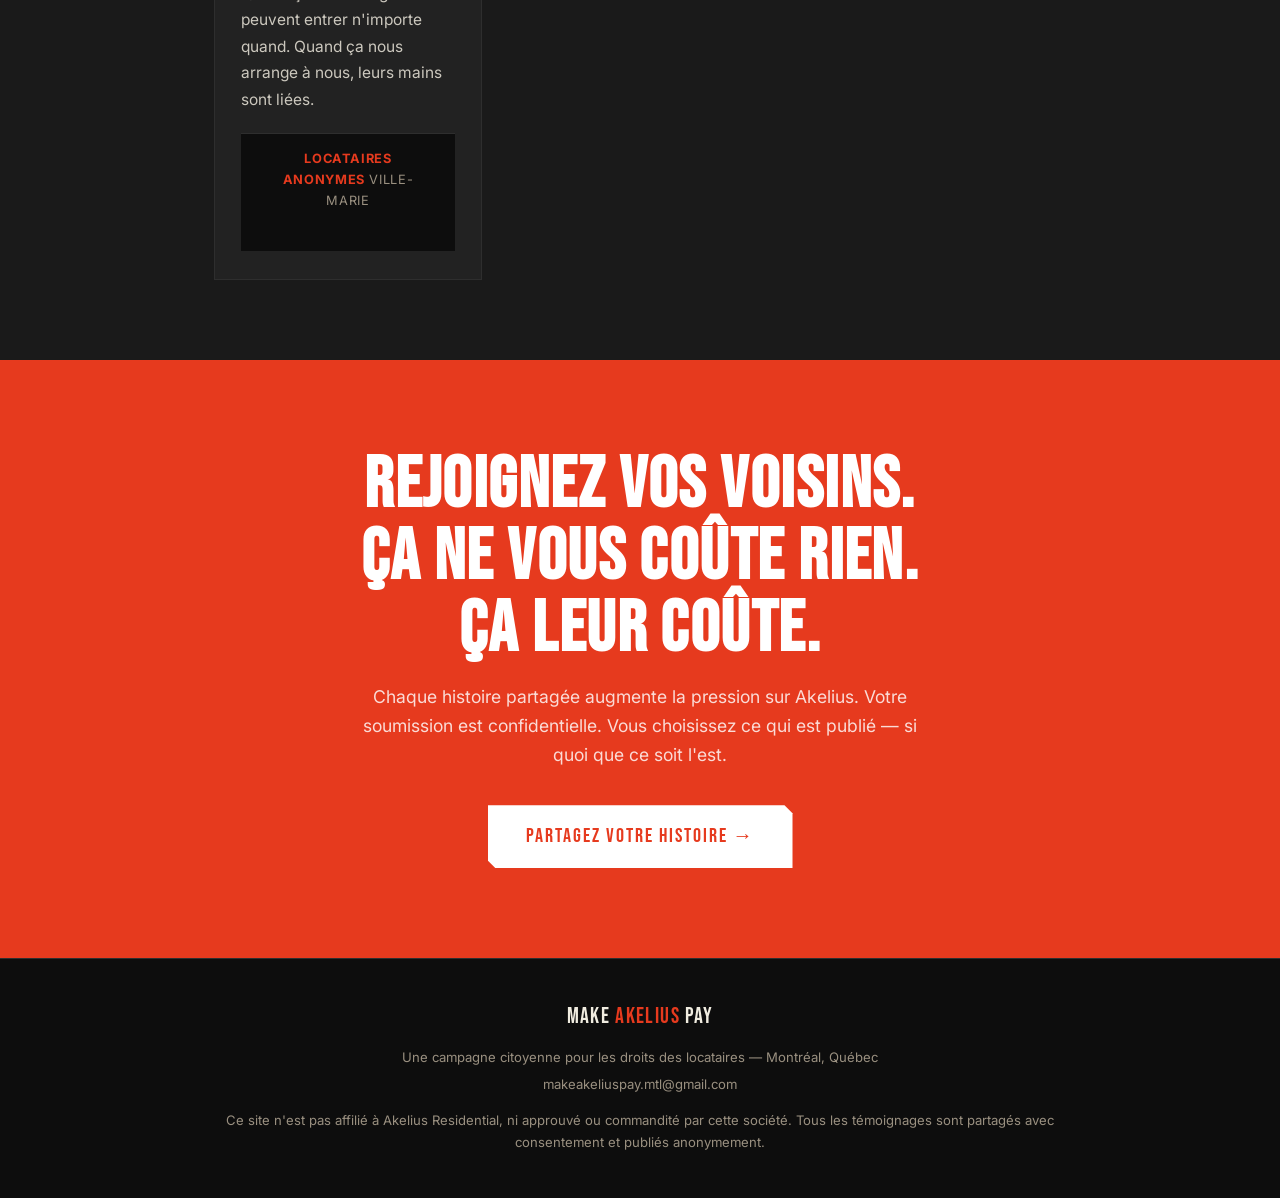
==== commit d96d3f84: "Add 5k TAL callout section to homepage" ====
--- a/index.html
+++ b/index.html
@@ -99,6 +99,28 @@
       </div>
     </section>
 
+    <!-- ── TAL CALLOUT ──────────────────────────────────────── -->
+    <section style="background:#111;padding:64px 24px;text-align:center;">
+      <div style="max-width:720px;margin:0 auto;">
+        <div style="font-family:'Bebas Neue',sans-serif;font-size:clamp(3.5rem,10vw,7rem);color:var(--red);line-height:1;">25 000 $</div>
+        <p style="font-family:'Bebas Neue',sans-serif;font-size:clamp(1.2rem,3vw,1.8rem);letter-spacing:0.08em;color:var(--text);margin:12px 0 24px;"
+          data-fr="C'EST CE QUE LE TAL PEUT VOUS ACCORDER POUR HARCÈLEMENT PAR VOTRE PROPRIÉTAIRE."
+          data-en="THAT'S WHAT THE TAL CAN AWARD YOU FOR LANDLORD HARASSMENT.">
+          C'EST CE QUE LE TAL PEUT ACCORDER POUR HARCÈLEMENT PAR VOTRE PROPRIÉTAIRE.
+        </p>
+        <p style="color:#ccc8be;font-size:1.05rem;margin-bottom:32px;"
+          data-fr="Entretien refusé. Entrées non autorisées. Pression pour quitter votre appartement. Ce sont des violations. Le Tribunal administratif du logement (TAL) peut vous accorder des réductions de loyer, des compensations, et des dommages punitifs. Beaucoup de locataires d'Akelius ont des réclamations valides et ne le savent pas."
+          data-en="Refused maintenance. Unauthorized entries. Pressure to leave your apartment. These are violations. The Tribunal administratif du logement (TAL) can award you rent reductions, compensation, and punitive damages. Many Akelius tenants have valid claims and don't know it.">
+          Entretien refusé. Entrées non autorisées. Pression pour quitter votre appartement. Ce sont des violations. Le Tribunal administratif du logement (TAL) peut vous accorder des réductions de loyer, des compensations, et des dommages punitifs. Beaucoup de locataires d'Akelius ont des réclamations valides et ne le savent pas.
+        </p>
+        <a href="submit.html" class="btn"
+          data-fr="Évaluez votre réclamation →"
+          data-en="Assess Your Claim →">
+          Évaluez votre réclamation →
+        </a>
+      </div>
+    </section>
+
     <!-- ── TESTIMONIALS ───────────────────────────────────── -->
     <section class="testimonials" aria-labelledby="testimonials-heading">
       <div class="container">
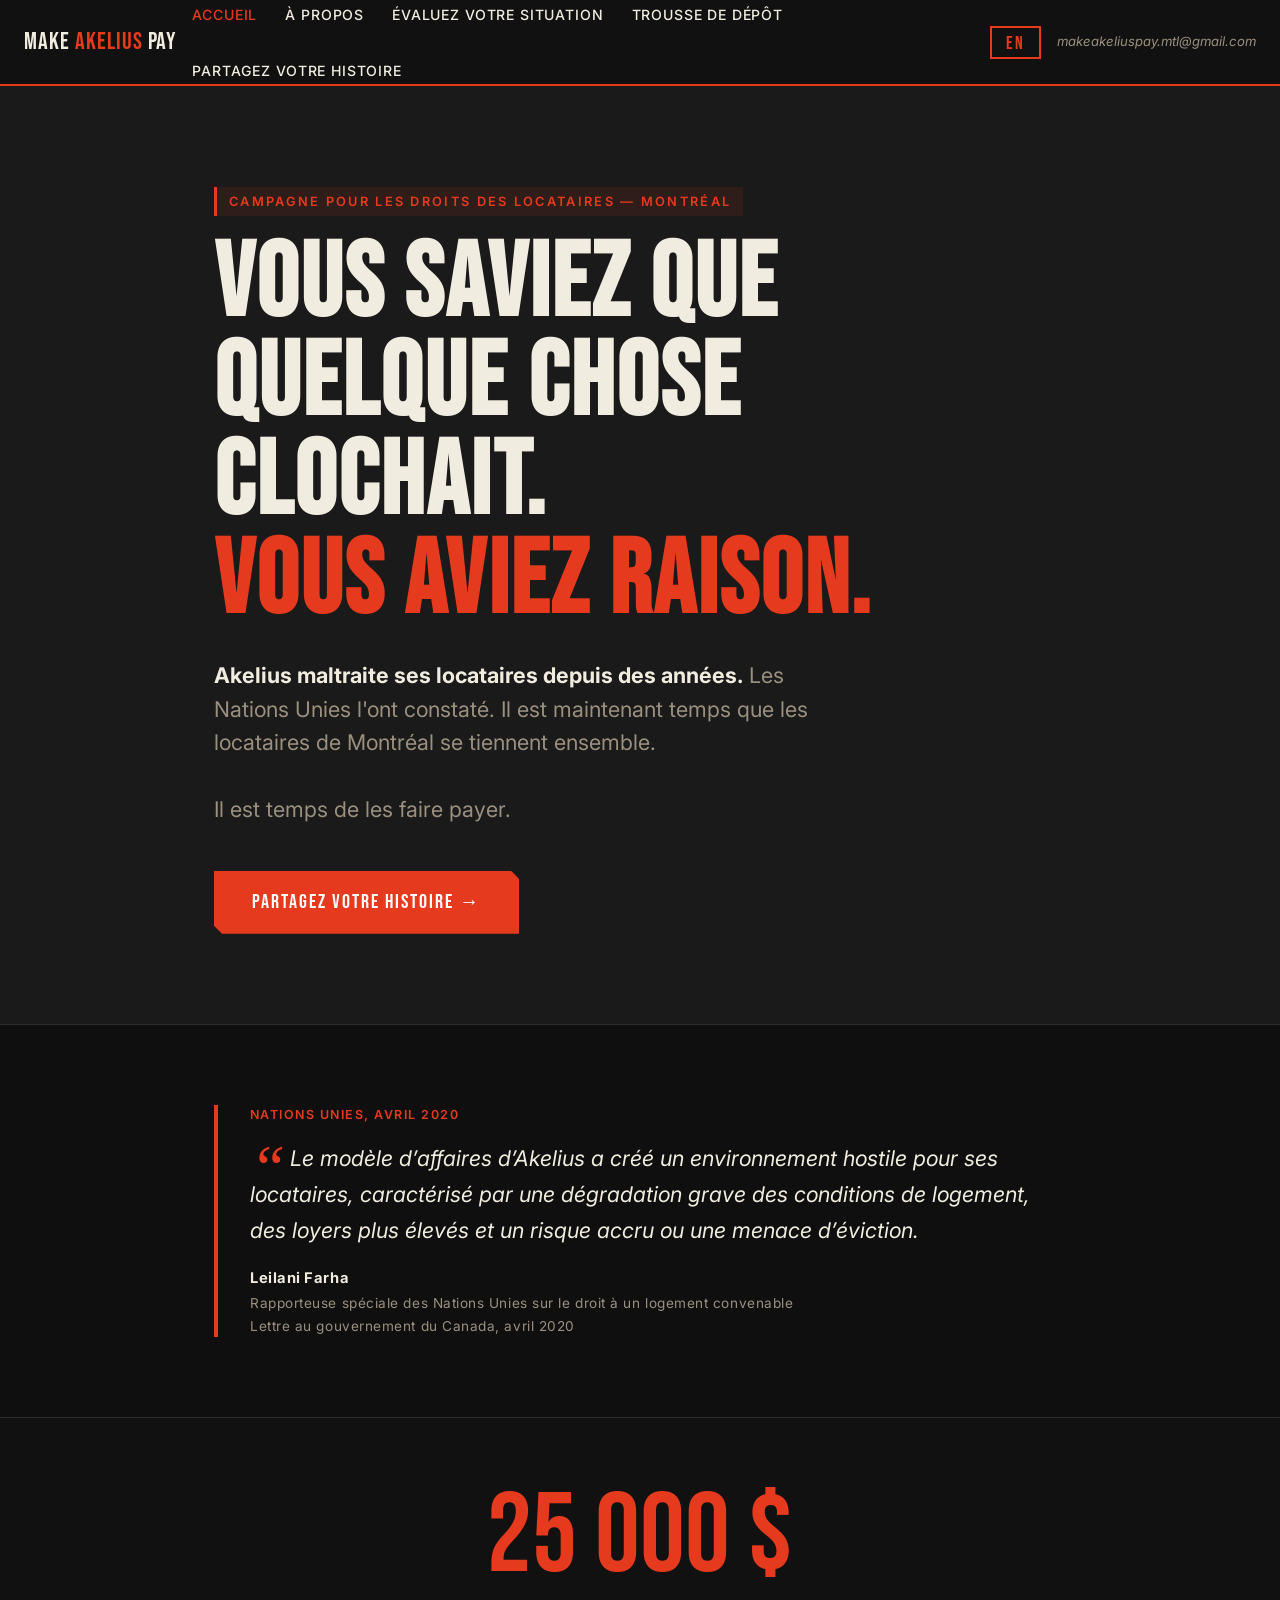
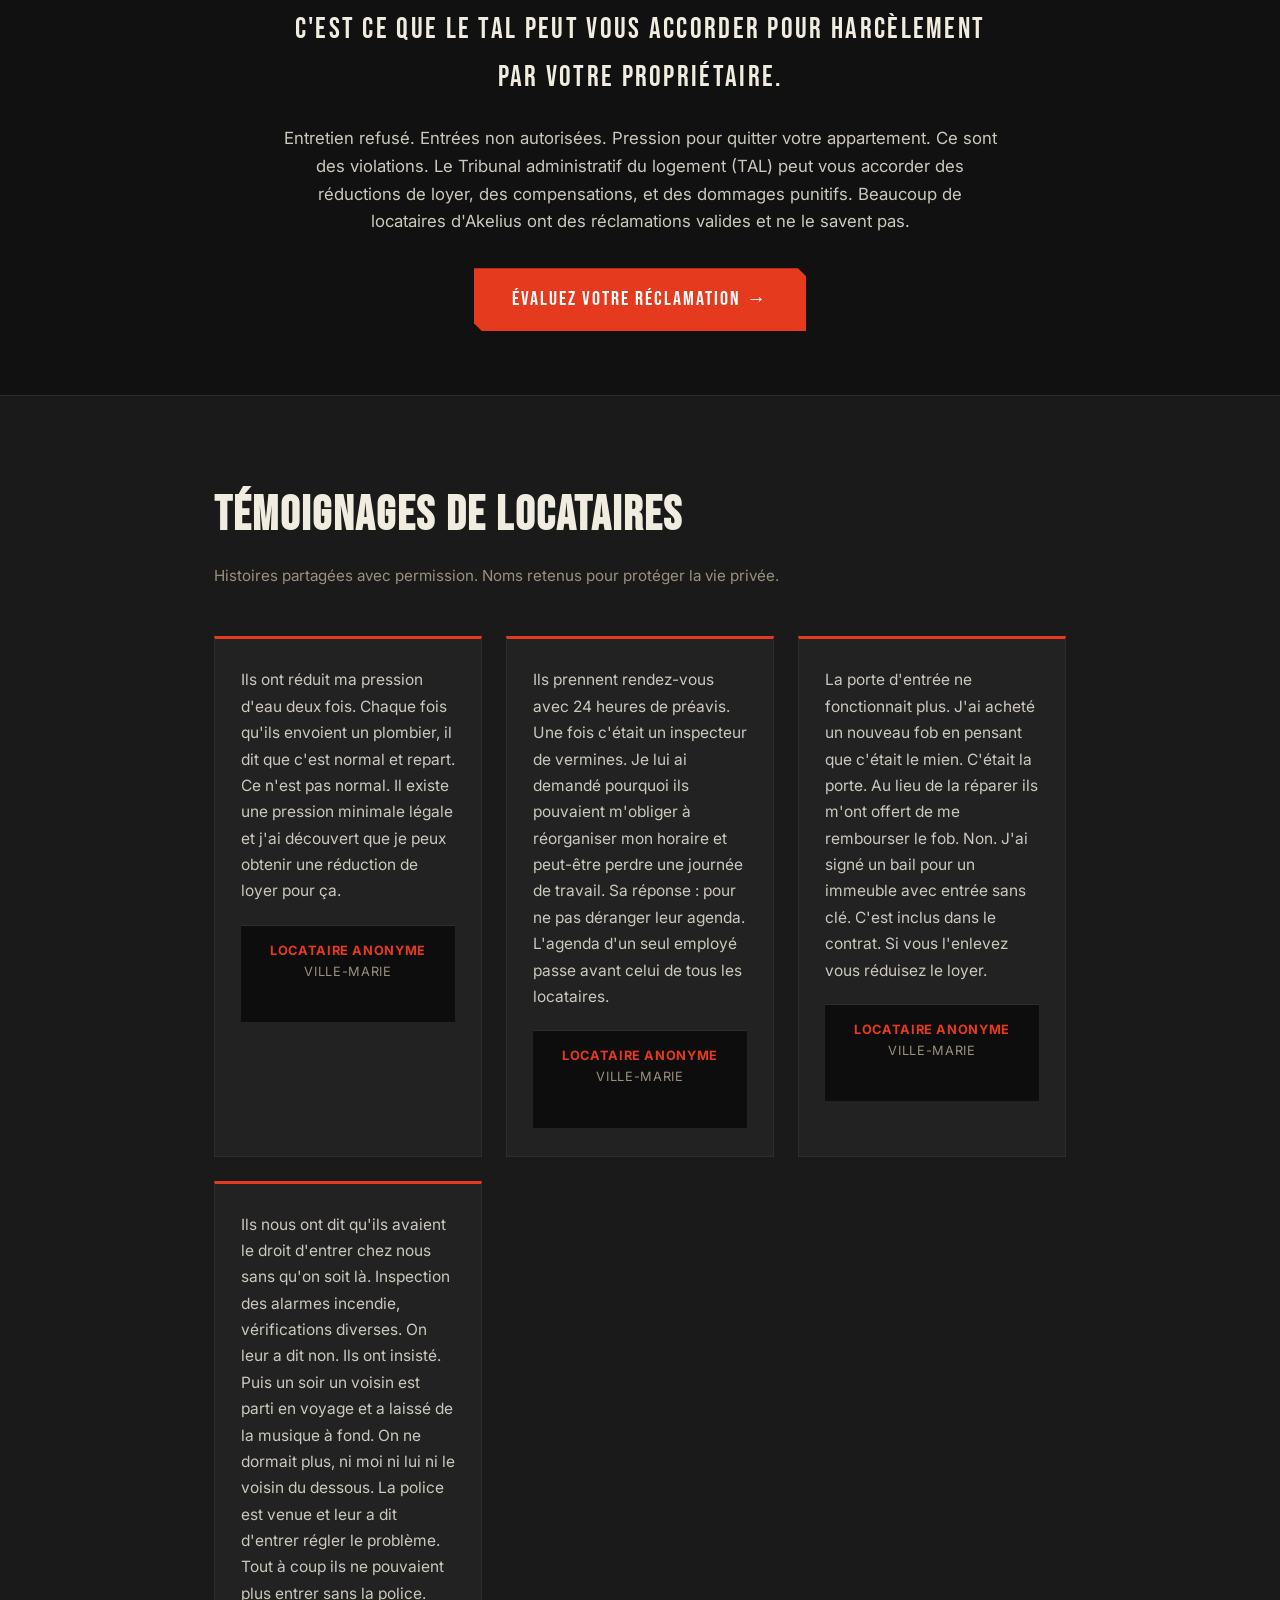
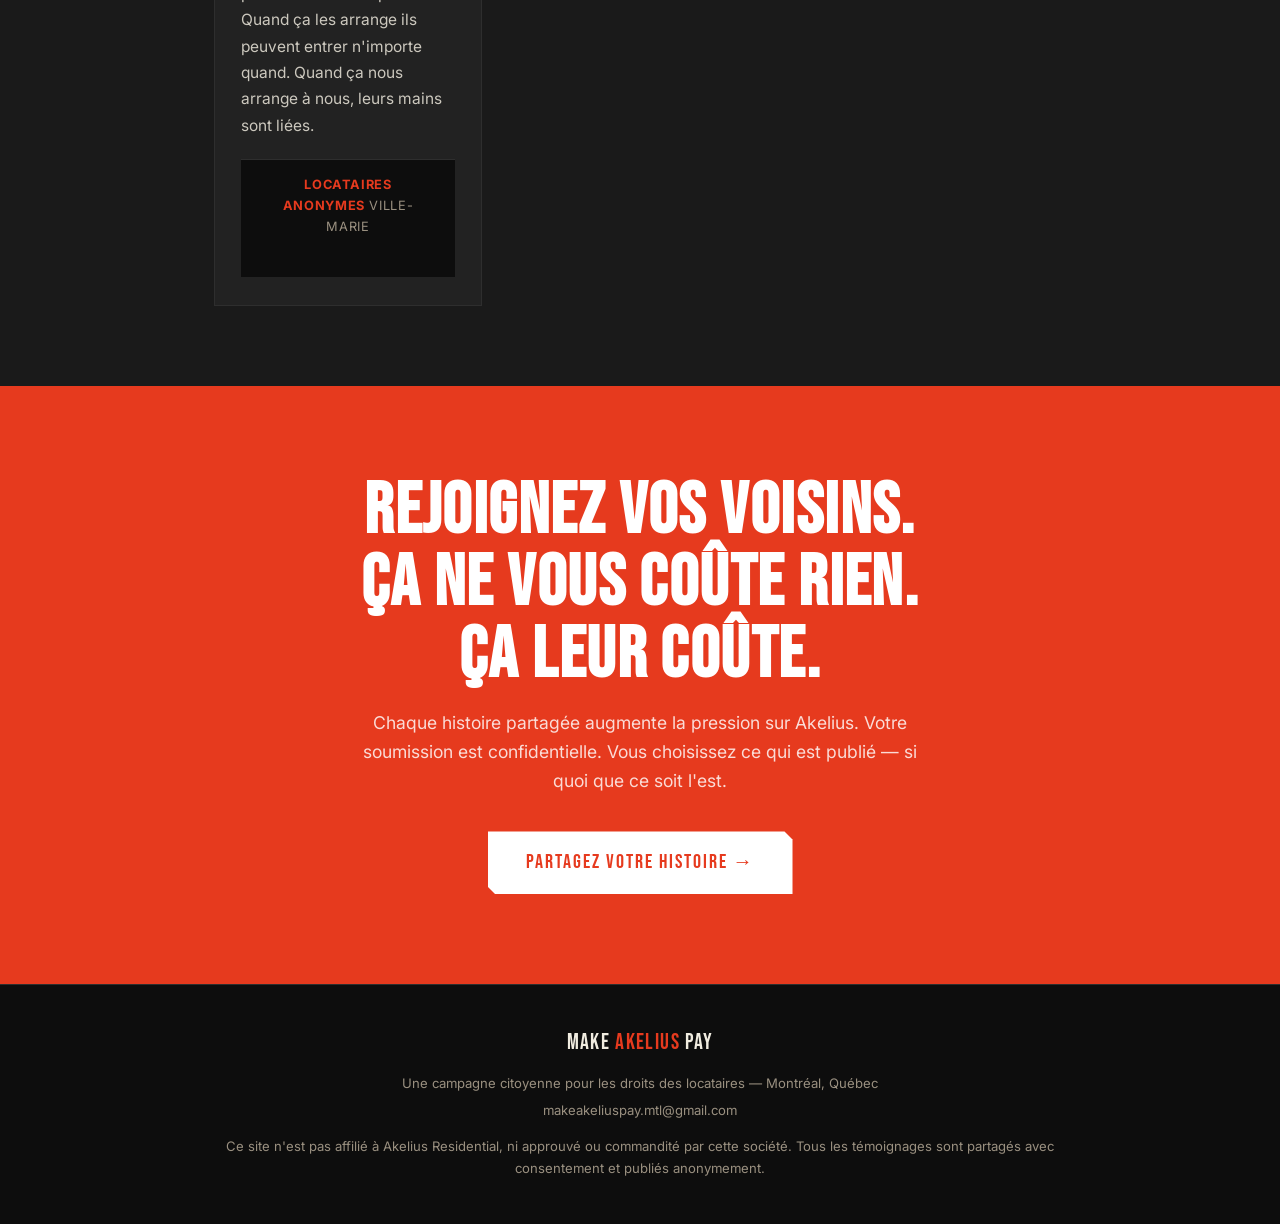
==== commit fe087e6a: "Publish assess tool, filing kit, 404 page, sitemap; fix dead Évaluez link" ====
--- a/index.html
+++ b/index.html
@@ -9,6 +9,7 @@
   <meta property="og:description" content="Akelius a été formellement accusé de violer les droits humains de ses locataires par les Nations Unies. Rejoignez vos voisins." />
   <meta property="og:url" content="https://makeakeliuspay.ca" />
   <link rel="canonical" href="https://makeakeliuspay.ca/" />
+  <link rel="icon" href="/favicon.svg" type="image/svg+xml" />
   <link rel="stylesheet" href="style.css" />
   <script src="lang.js"></script>
 </head>
@@ -27,6 +28,8 @@
     <ul class="nav-links" id="nav-links">
       <li><a href="index.html" class="active" data-fr="Accueil" data-en="Home">Accueil</a></li>
       <li><a href="about.html" data-fr="À propos" data-en="About">À propos</a></li>
+      <li><a href="evaluer.html" data-fr="Évaluez votre situation" data-en="Assess Your Situation">Évaluez votre situation</a></li>
+      <li><a href="trousse.html" data-fr="Trousse de dépôt" data-en="Filing Kit">Trousse de dépôt</a></li>
       <li><a href="submit.html" data-fr="Partagez votre histoire" data-en="Share Your Story">Partagez votre histoire</a></li>
     </ul>
 
@@ -113,7 +116,7 @@
           data-en="Refused maintenance. Unauthorized entries. Pressure to leave your apartment. These are violations. The Tribunal administratif du logement (TAL) can award you rent reductions, compensation, and punitive damages. Many Akelius tenants have valid claims and don't know it.">
           Entretien refusé. Entrées non autorisées. Pression pour quitter votre appartement. Ce sont des violations. Le Tribunal administratif du logement (TAL) peut vous accorder des réductions de loyer, des compensations, et des dommages punitifs. Beaucoup de locataires d'Akelius ont des réclamations valides et ne le savent pas.
         </p>
-        <a href="submit.html" class="btn"
+        <a href="evaluer.html" class="btn"
           data-fr="Évaluez votre réclamation →"
           data-en="Assess Your Claim →">
           Évaluez votre réclamation →
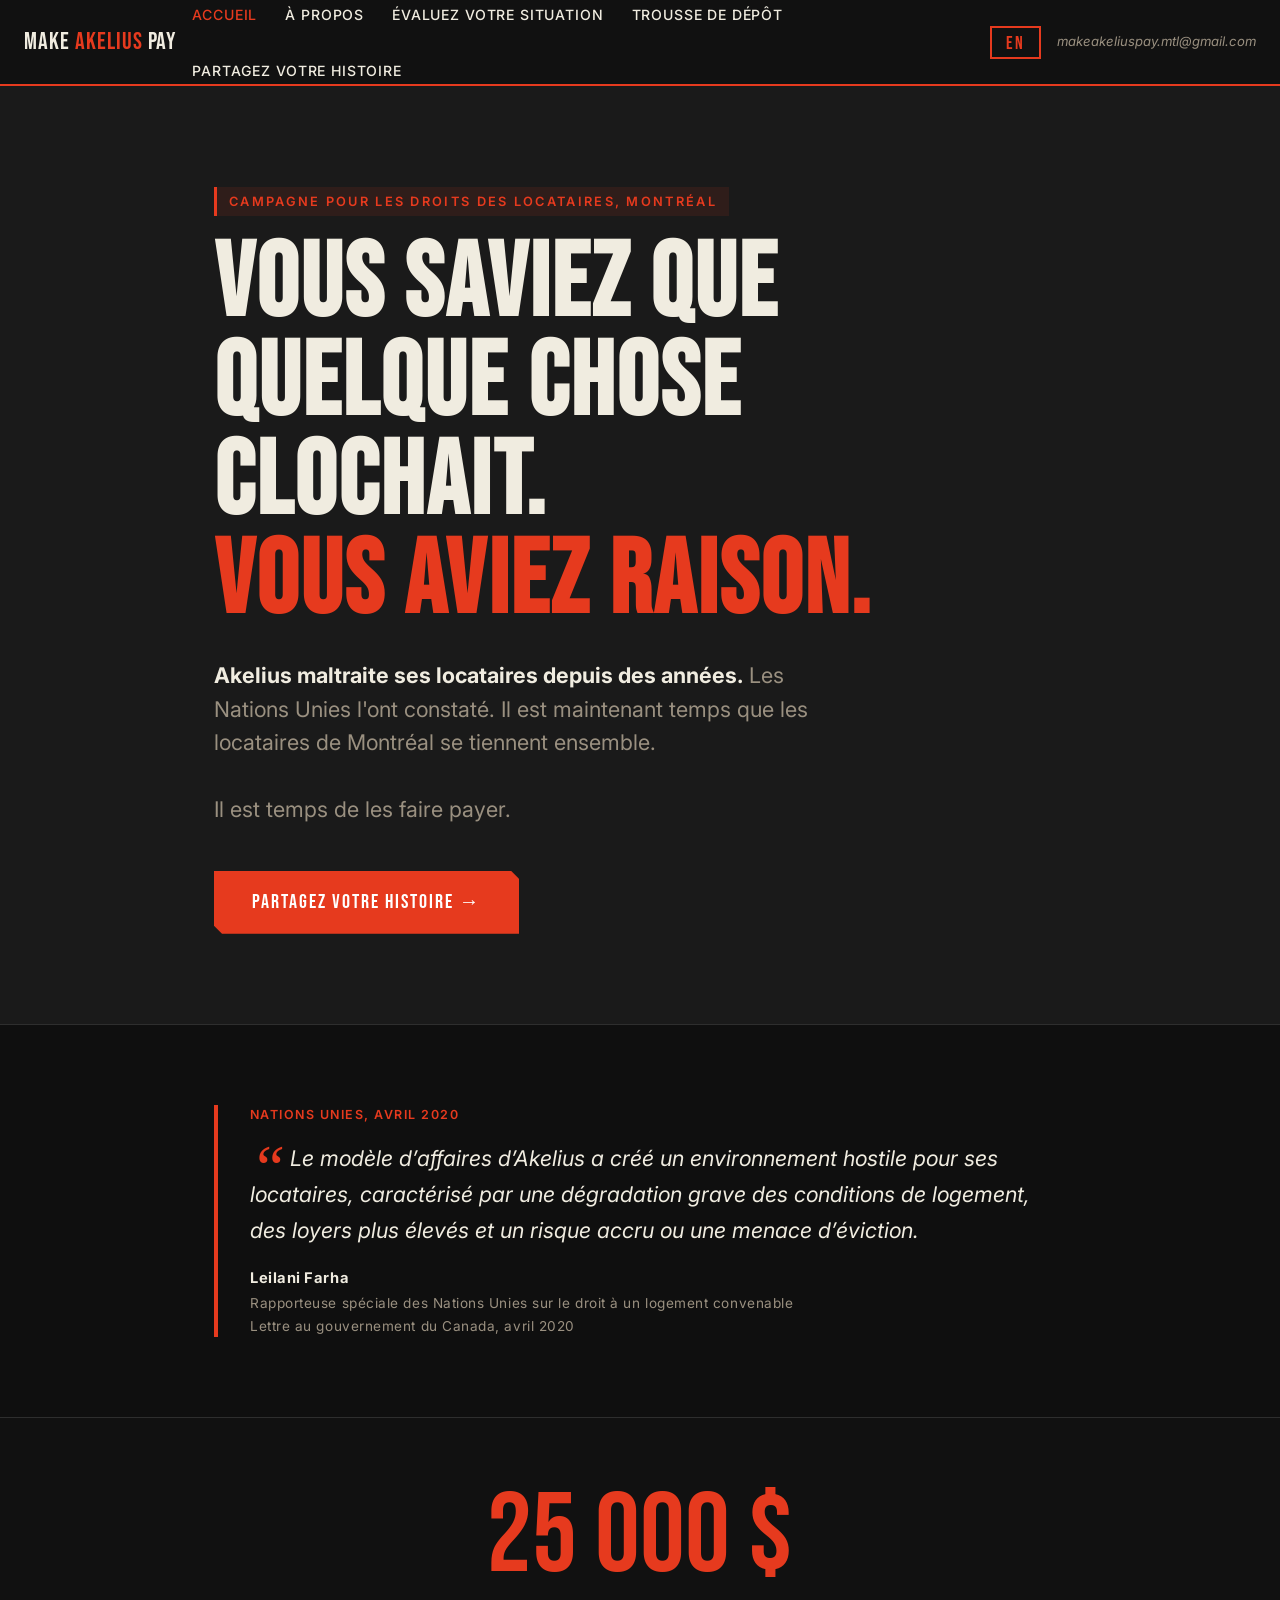
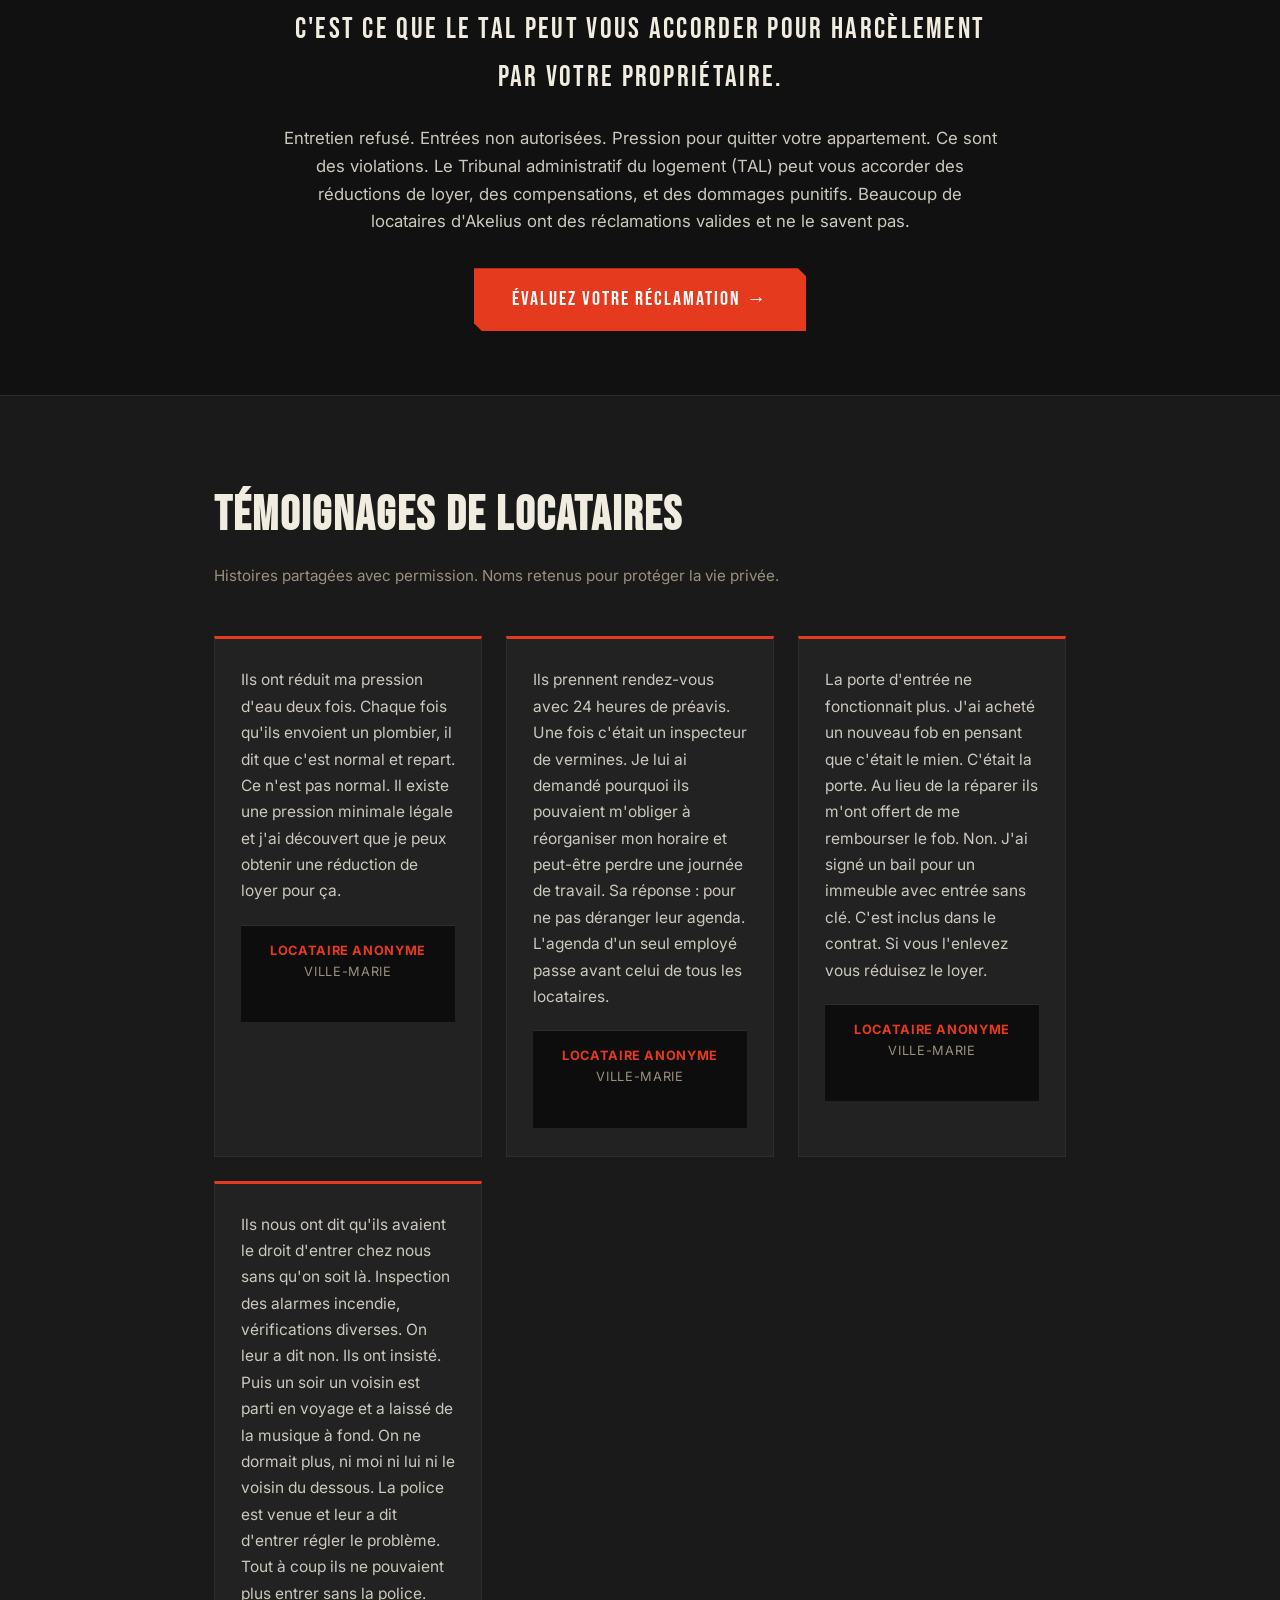
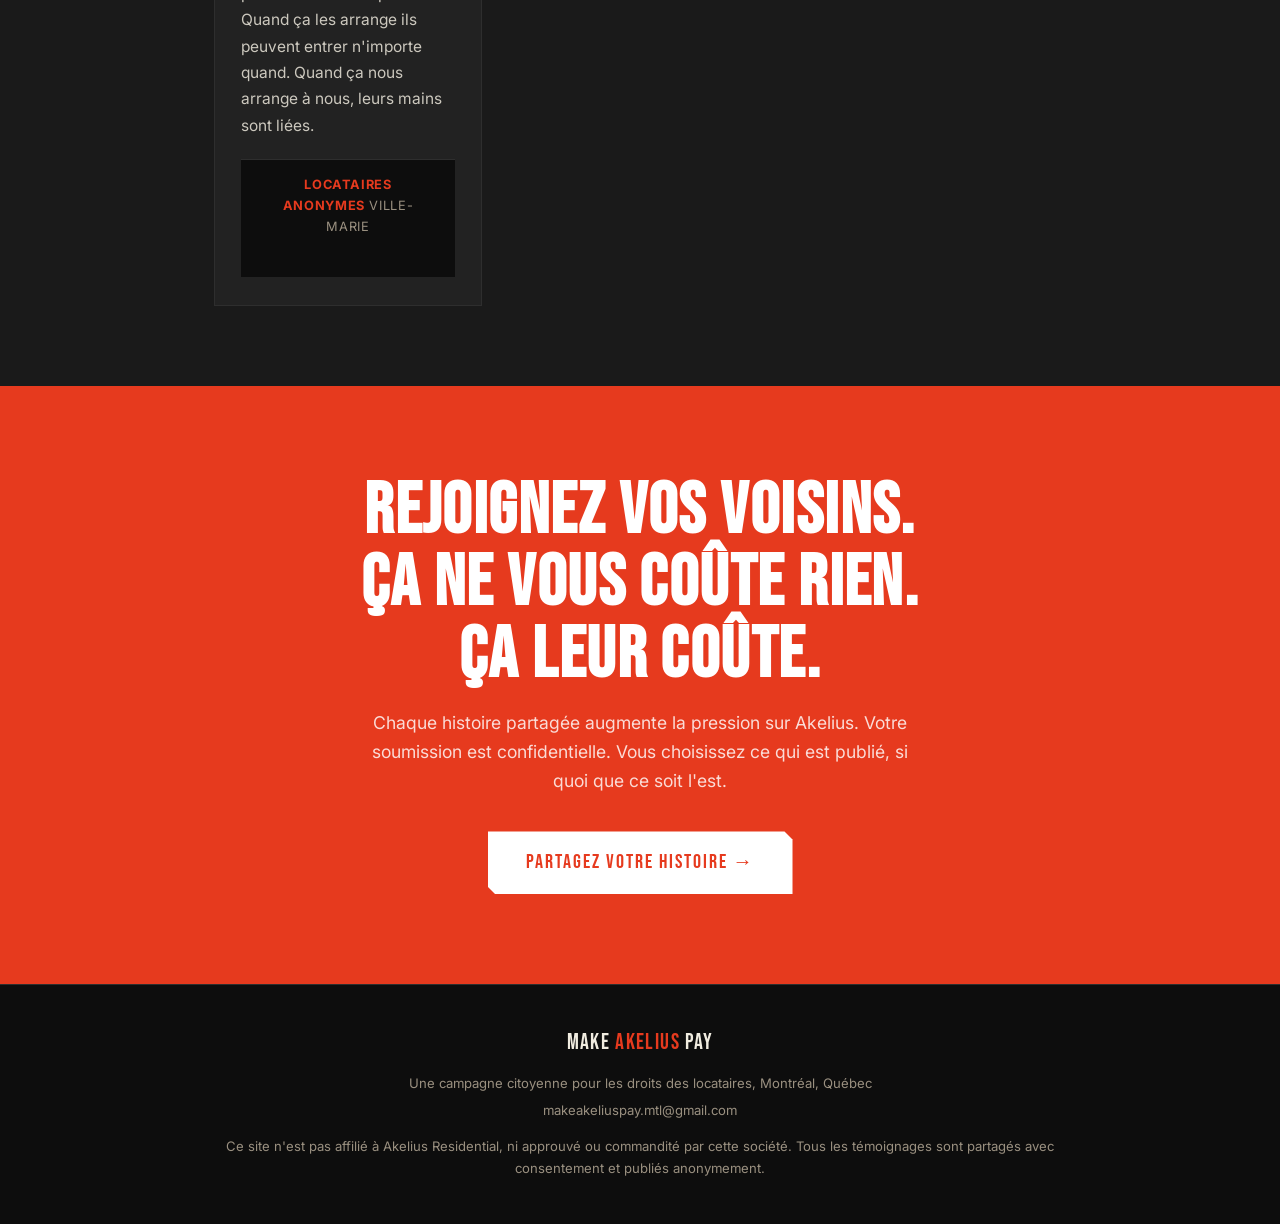
==== commit ebe26692: "Strip em-dashes site-wide (Jay's rule); fix About TAL fee to $47-92 (2026)" ====
--- a/index.html
+++ b/index.html
@@ -3,7 +3,7 @@
 <head>
   <meta charset="UTF-8" />
   <meta name="viewport" content="width=device-width, initial-scale=1.0" />
-  <title>Make Akelius Pay — Droits des locataires, Montréal</title>
+  <title>Make Akelius Pay · Droits des locataires, Montréal</title>
   <meta name="description" content="Une campagne citoyenne contre Akelius Residential à Montréal. L'ONU a dénoncé leurs abus. Il est temps que les locataires parlent." />
   <meta property="og:title" content="Make Akelius Pay" />
   <meta property="og:description" content="Akelius a été formellement accusé de violer les droits humains de ses locataires par les Nations Unies. Rejoignez vos voisins." />
@@ -46,9 +46,9 @@
     <section class="hero" aria-labelledby="hero-heading">
       <div class="hero-inner">
         <div class="hero-eyebrow"
-          data-fr="Campagne pour les droits des locataires — Montréal"
+          data-fr="Campagne pour les droits des locataires, Montréal"
           data-en="Montreal Tenant Rights Campaign">
-          Campagne pour les droits des locataires — Montréal
+          Campagne pour les droits des locataires, Montréal
         </div>
         <h1 id="hero-heading"
           data-fr-html="Vous saviez que<br />quelque chose clochait.<br /><em>Vous aviez raison.</em>"
@@ -196,9 +196,9 @@
           data-en-html="Join your neighbours.<br />It costs you nothing.<br />It costs them.">
           Rejoignez vos voisins.<br />Ça ne vous coûte rien.<br />Ça leur coûte.
         </h2>
-        <p data-fr="Chaque histoire partagée augmente la pression sur Akelius. Votre soumission est confidentielle. Vous choisissez ce qui est publié — si quoi que ce soit l'est."
-           data-en="Every story shared puts more pressure on Akelius. Your submission is confidential. You choose what gets published — if anything.">
-          Chaque histoire partagée augmente la pression sur Akelius. Votre soumission est confidentielle. Vous choisissez ce qui est publié — si quoi que ce soit l'est.
+        <p data-fr="Chaque histoire partagée augmente la pression sur Akelius. Votre soumission est confidentielle. Vous choisissez ce qui est publié, si quoi que ce soit l'est."
+           data-en="Every story shared puts more pressure on Akelius. Your submission is confidential. You choose what gets published, if anything.">
+          Chaque histoire partagée augmente la pression sur Akelius. Votre soumission est confidentielle. Vous choisissez ce qui est publié, si quoi que ce soit l'est.
         </p>
         <a href="submit.html" class="btn btn-white"
           data-fr="Partagez votre histoire →"
@@ -214,9 +214,9 @@
   <footer>
     <div class="footer-inner">
       <div class="footer-brand">Make <span>Akelius</span> Pay</div>
-      <p data-fr="Une campagne citoyenne pour les droits des locataires — Montréal, Québec"
-         data-en="A grassroots tenant rights campaign — Montreal, Québec">
-        Une campagne citoyenne pour les droits des locataires — Montréal, Québec
+      <p data-fr="Une campagne citoyenne pour les droits des locataires, Montréal, Québec"
+         data-en="A grassroots tenant rights campaign, Montreal, Québec">
+        Une campagne citoyenne pour les droits des locataires, Montréal, Québec
       </p>
       <p>
         <a href="mailto:makeakeliuspay.mtl@gmail.com">makeakeliuspay.mtl@gmail.com</a>
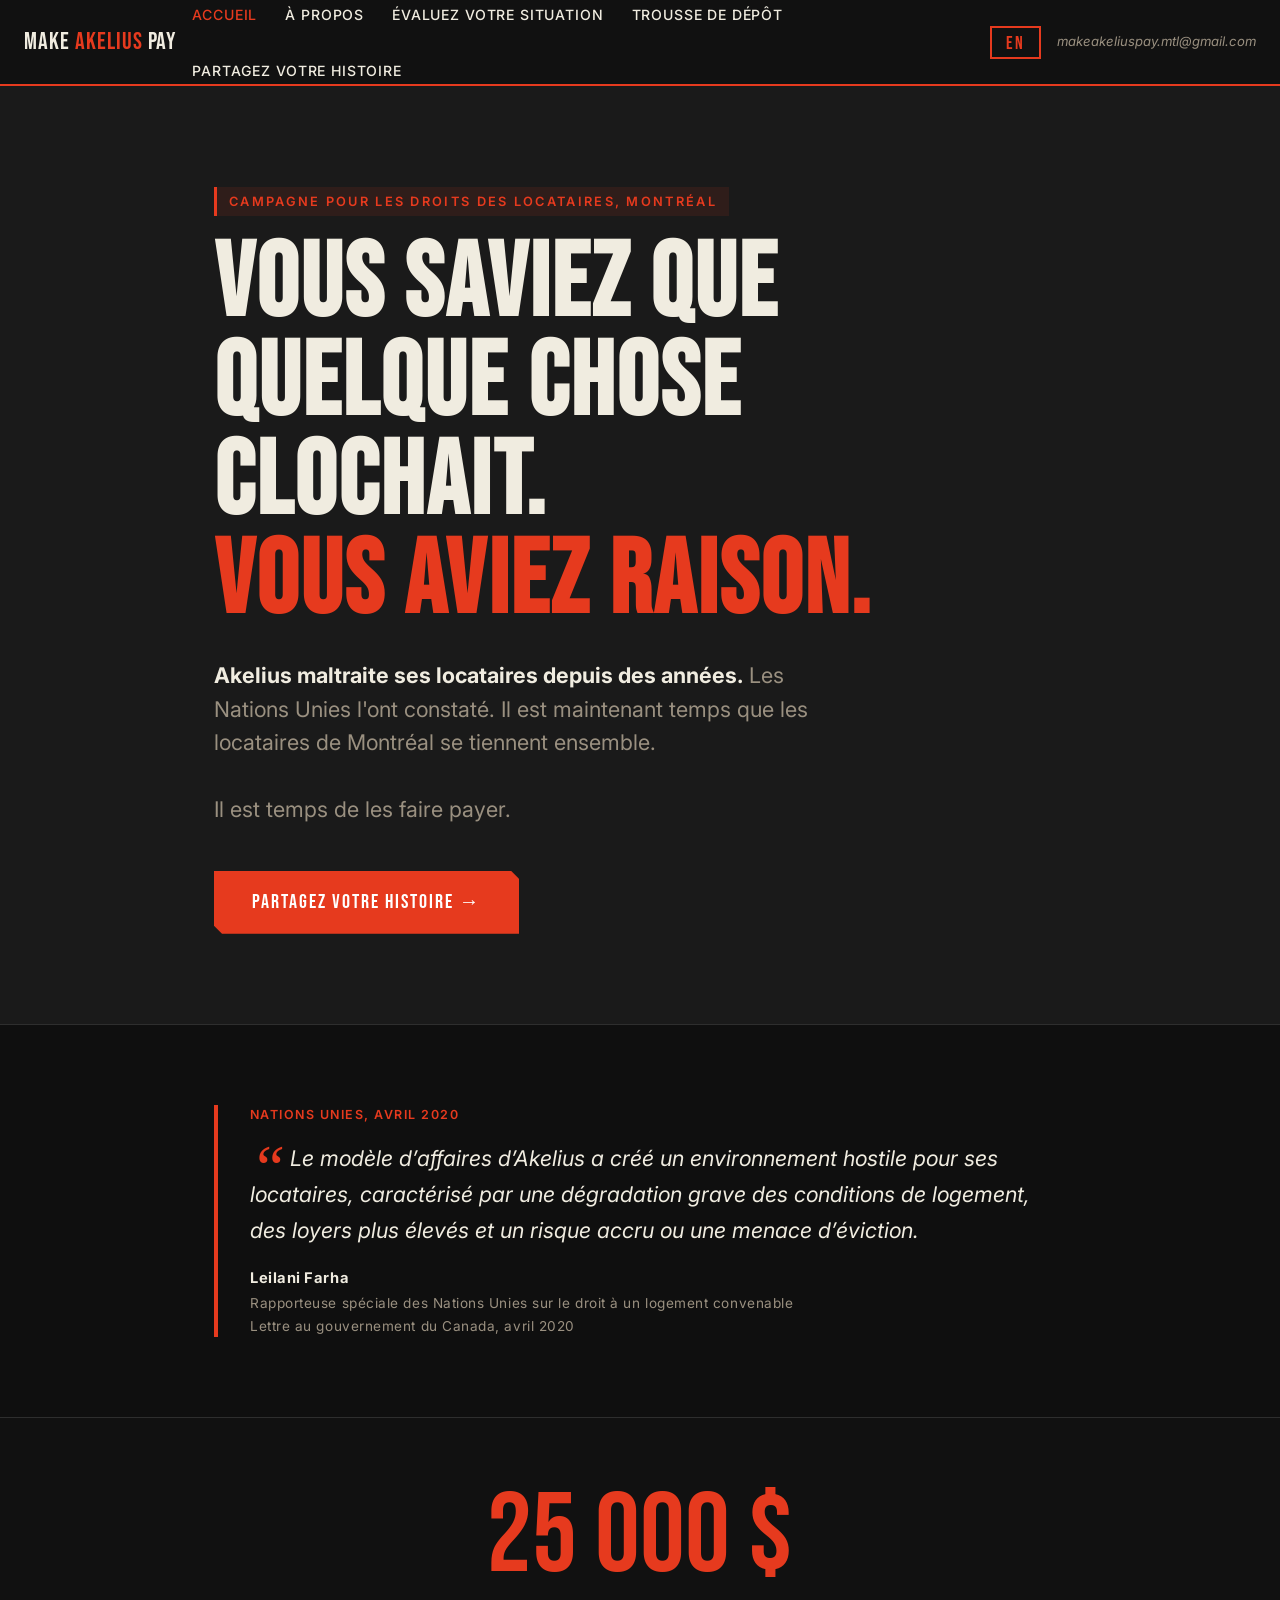
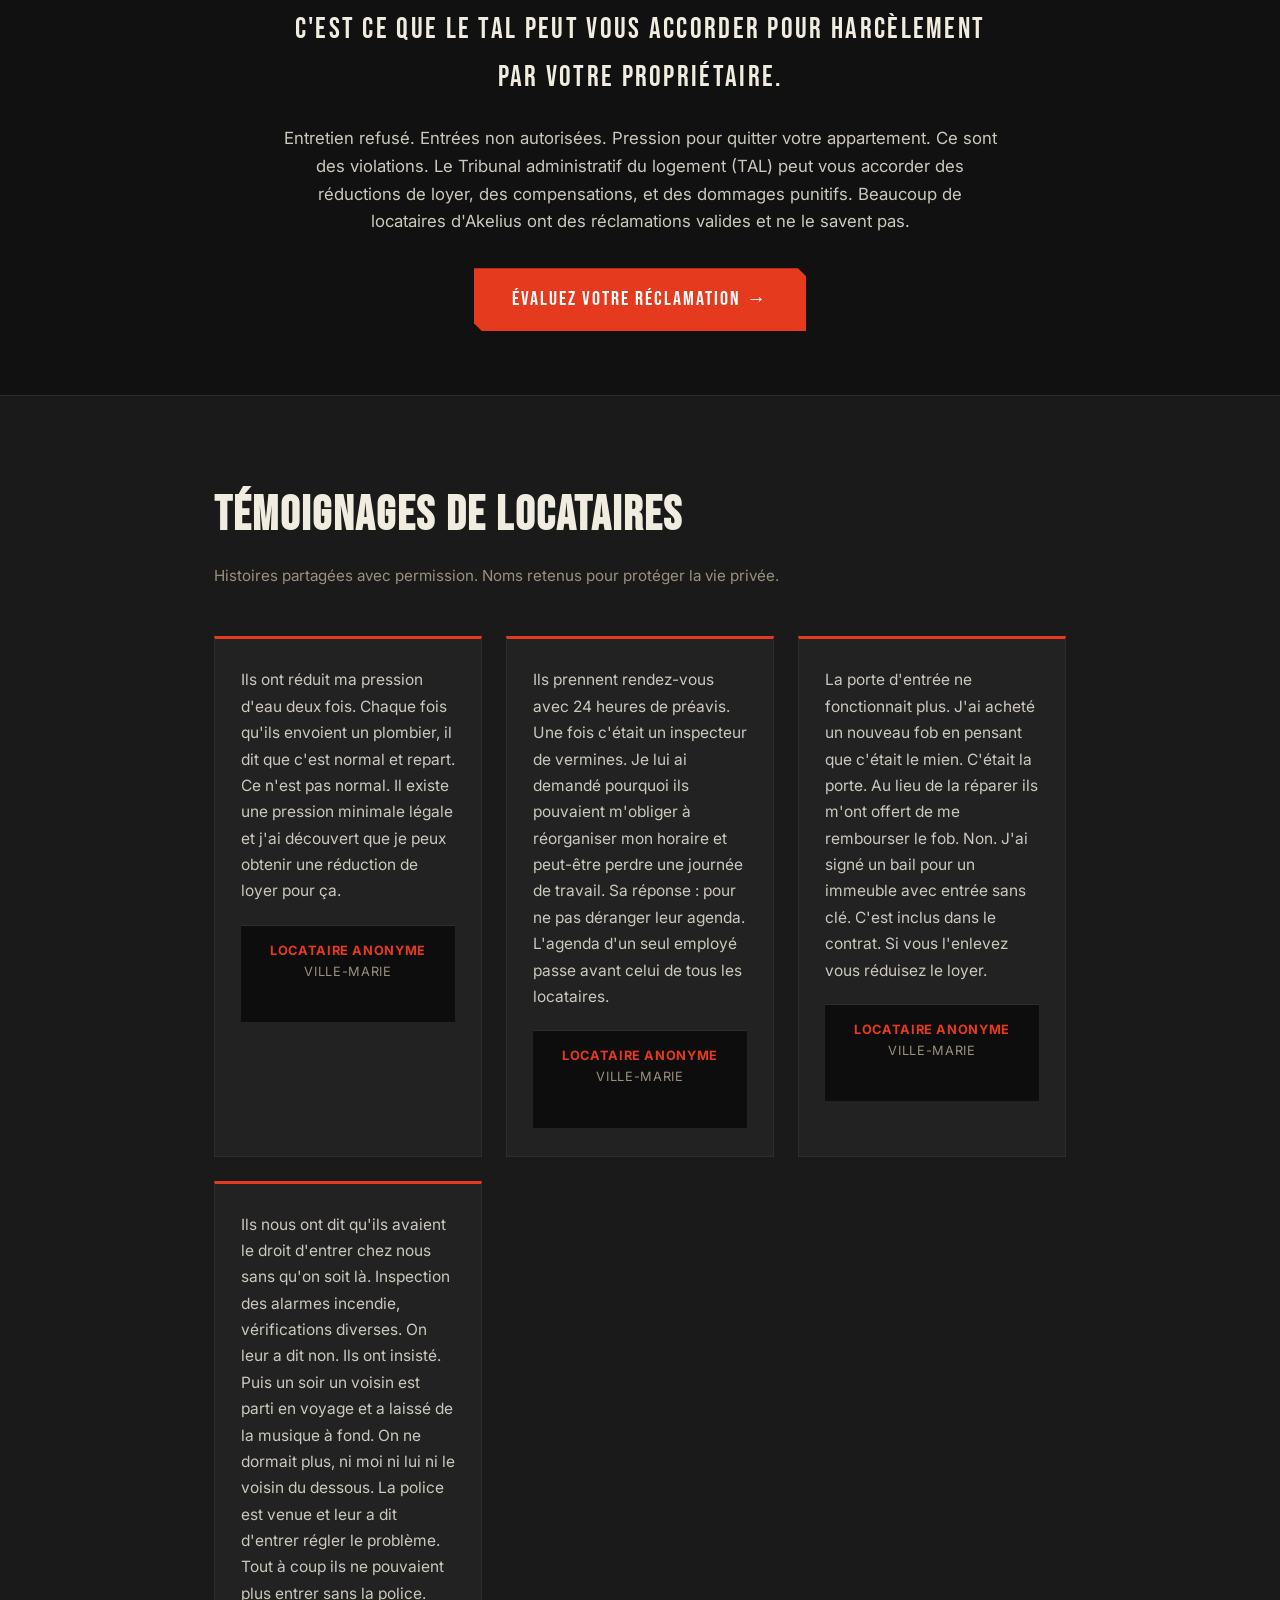
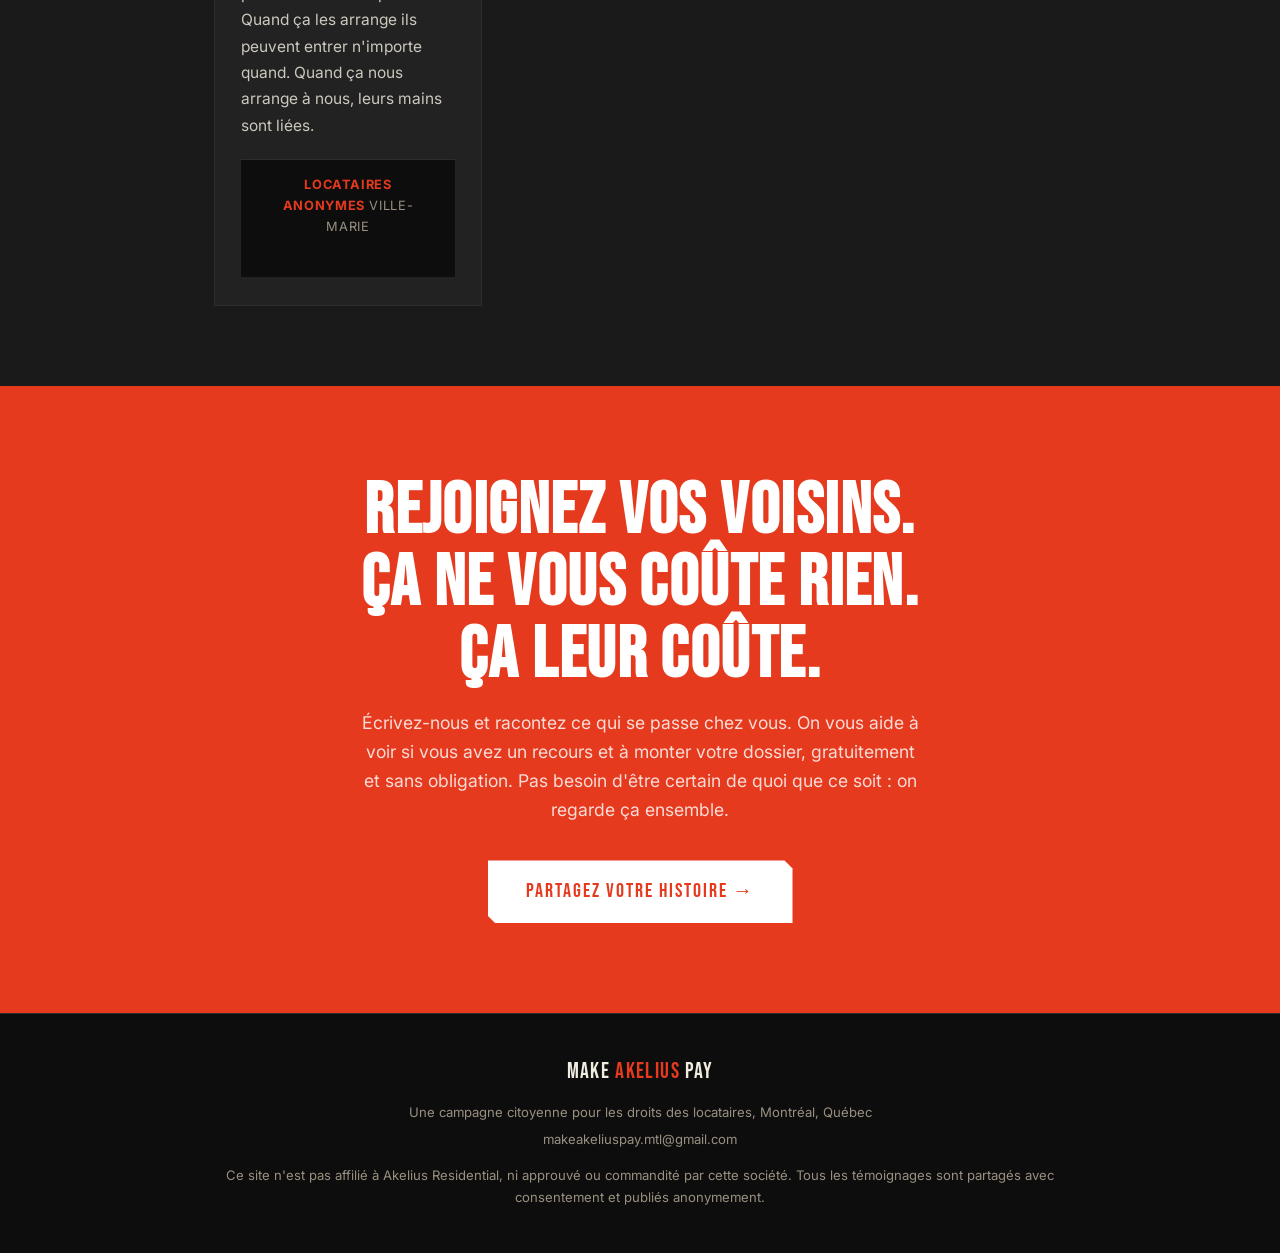
==== commit da48027d: "Simplify to reach-out-first; replace roster with 'organizing is your right' note (CCQ 1902 + log int" ====
--- a/index.html
+++ b/index.html
@@ -196,9 +196,9 @@
           data-en-html="Join your neighbours.<br />It costs you nothing.<br />It costs them.">
           Rejoignez vos voisins.<br />Ça ne vous coûte rien.<br />Ça leur coûte.
         </h2>
-        <p data-fr="Chaque histoire partagée augmente la pression sur Akelius. Votre soumission est confidentielle. Vous choisissez ce qui est publié, si quoi que ce soit l'est."
-           data-en="Every story shared puts more pressure on Akelius. Your submission is confidential. You choose what gets published, if anything.">
-          Chaque histoire partagée augmente la pression sur Akelius. Votre soumission est confidentielle. Vous choisissez ce qui est publié, si quoi que ce soit l'est.
+        <p data-fr="Écrivez-nous et racontez ce qui se passe chez vous. On vous aide à voir si vous avez un recours et à monter votre dossier, gratuitement et sans obligation. Pas besoin d'être certain de quoi que ce soit : on regarde ça ensemble."
+           data-en="Write to us and tell us what's happening in your home. We help you see whether you have a claim and put your file together, free and with no obligation. You don't need to be sure of anything: we figure it out together.">
+          Écrivez-nous et racontez ce qui se passe chez vous. On vous aide à voir si vous avez un recours et à monter votre dossier, gratuitement et sans obligation. Pas besoin d'être certain de quoi que ce soit : on regarde ça ensemble.
         </p>
         <a href="submit.html" class="btn btn-white"
           data-fr="Partagez votre histoire →"
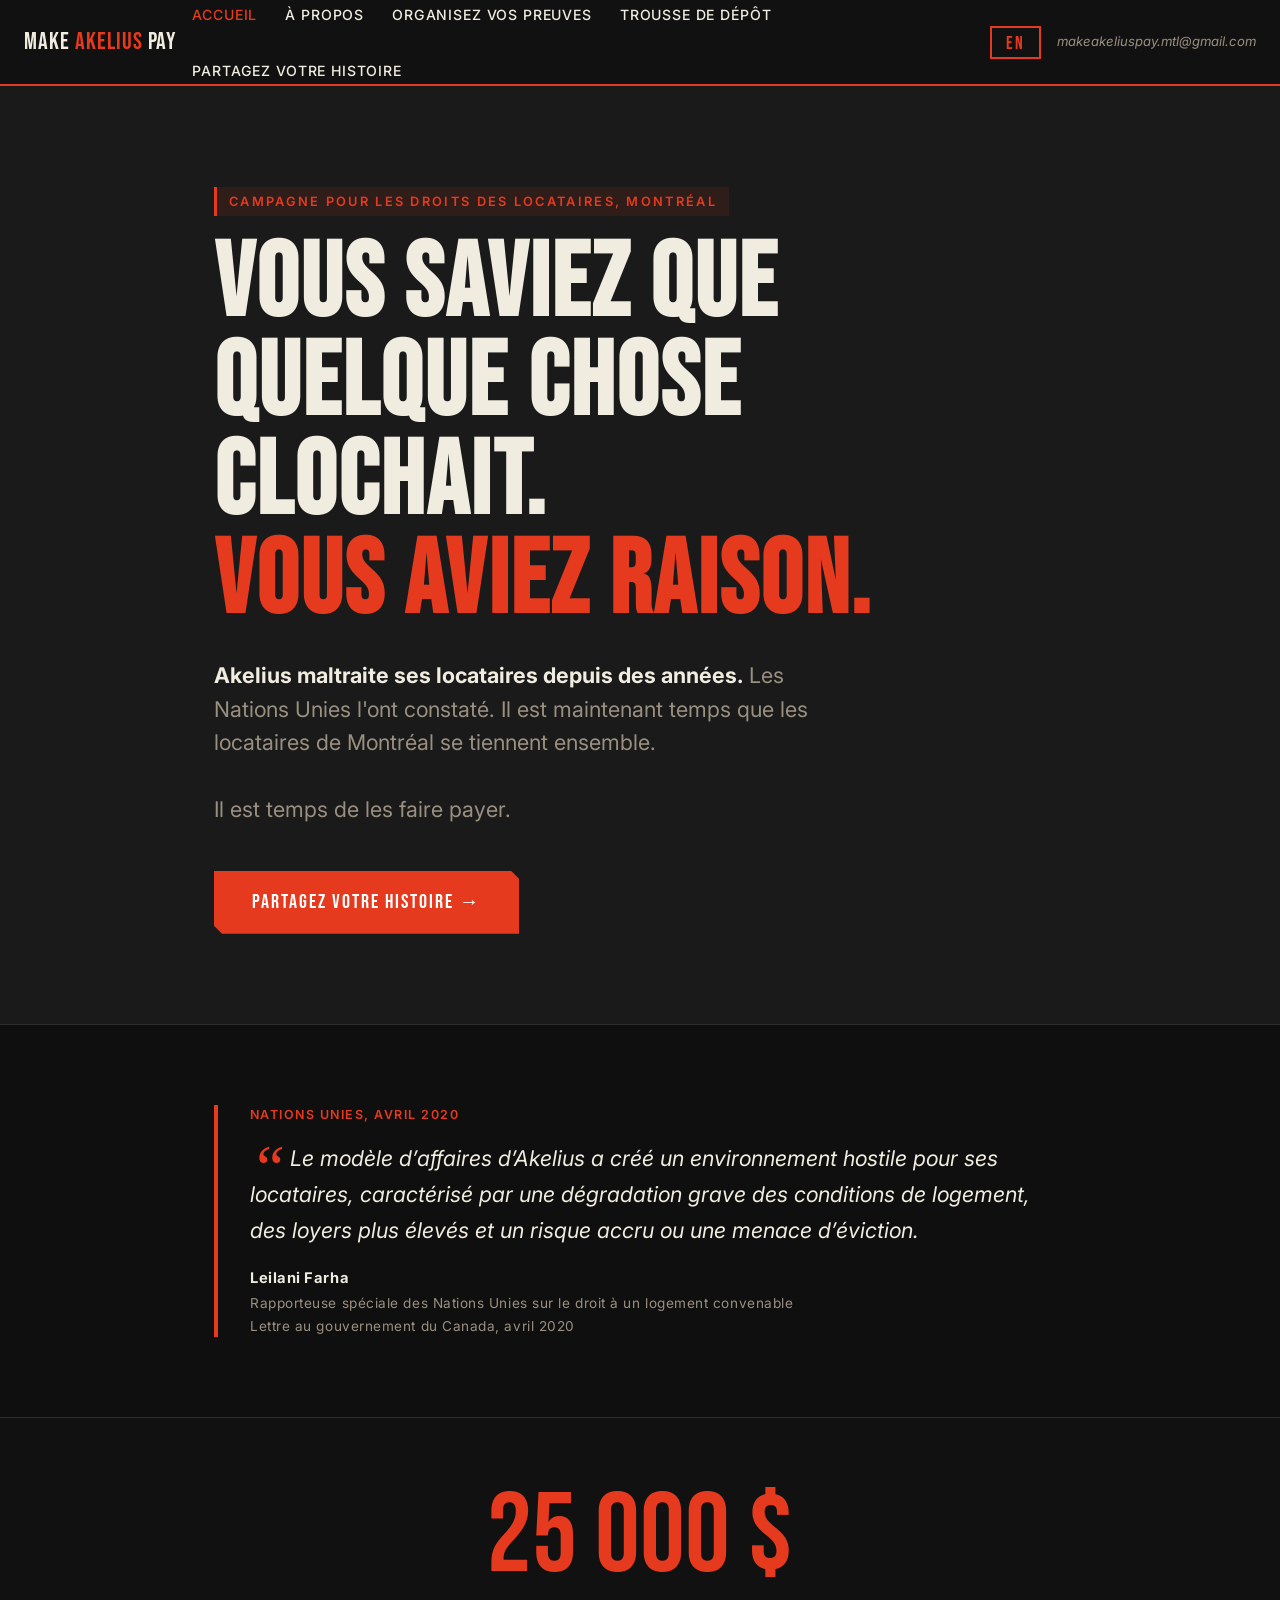
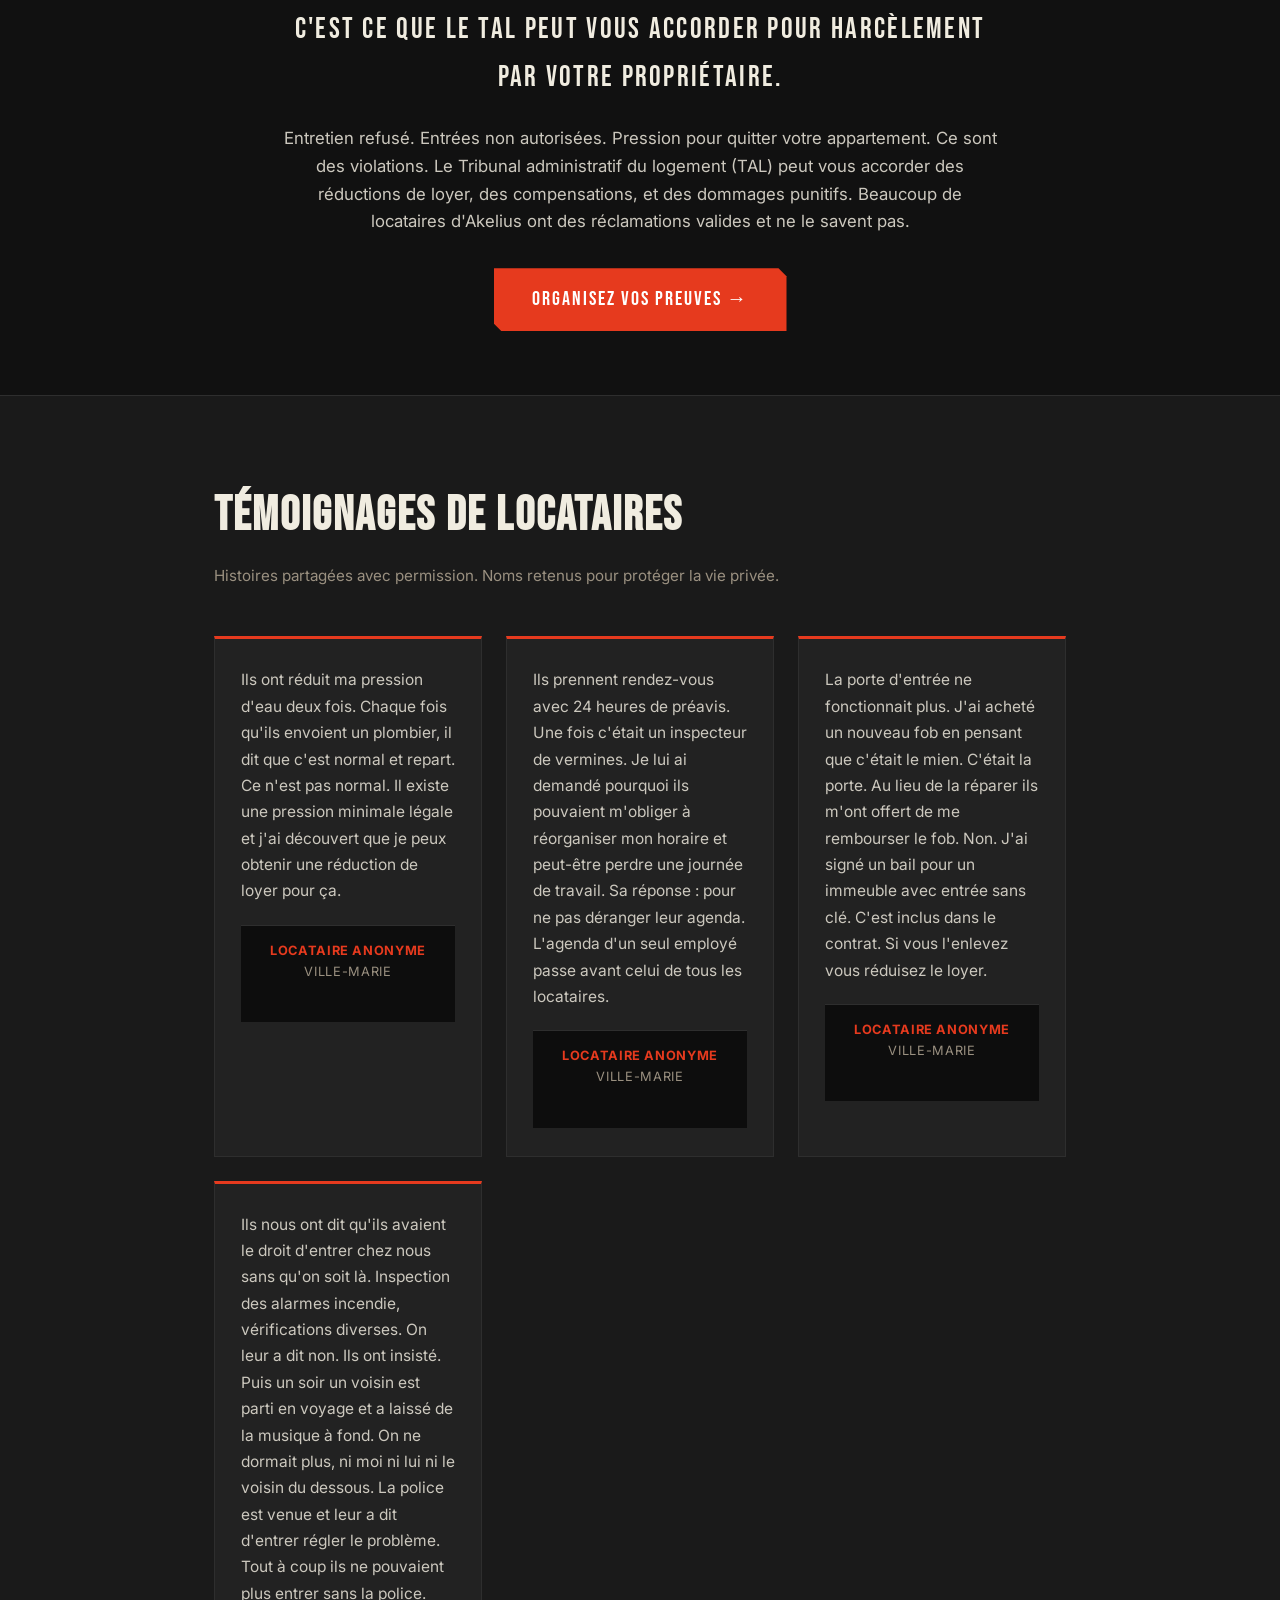
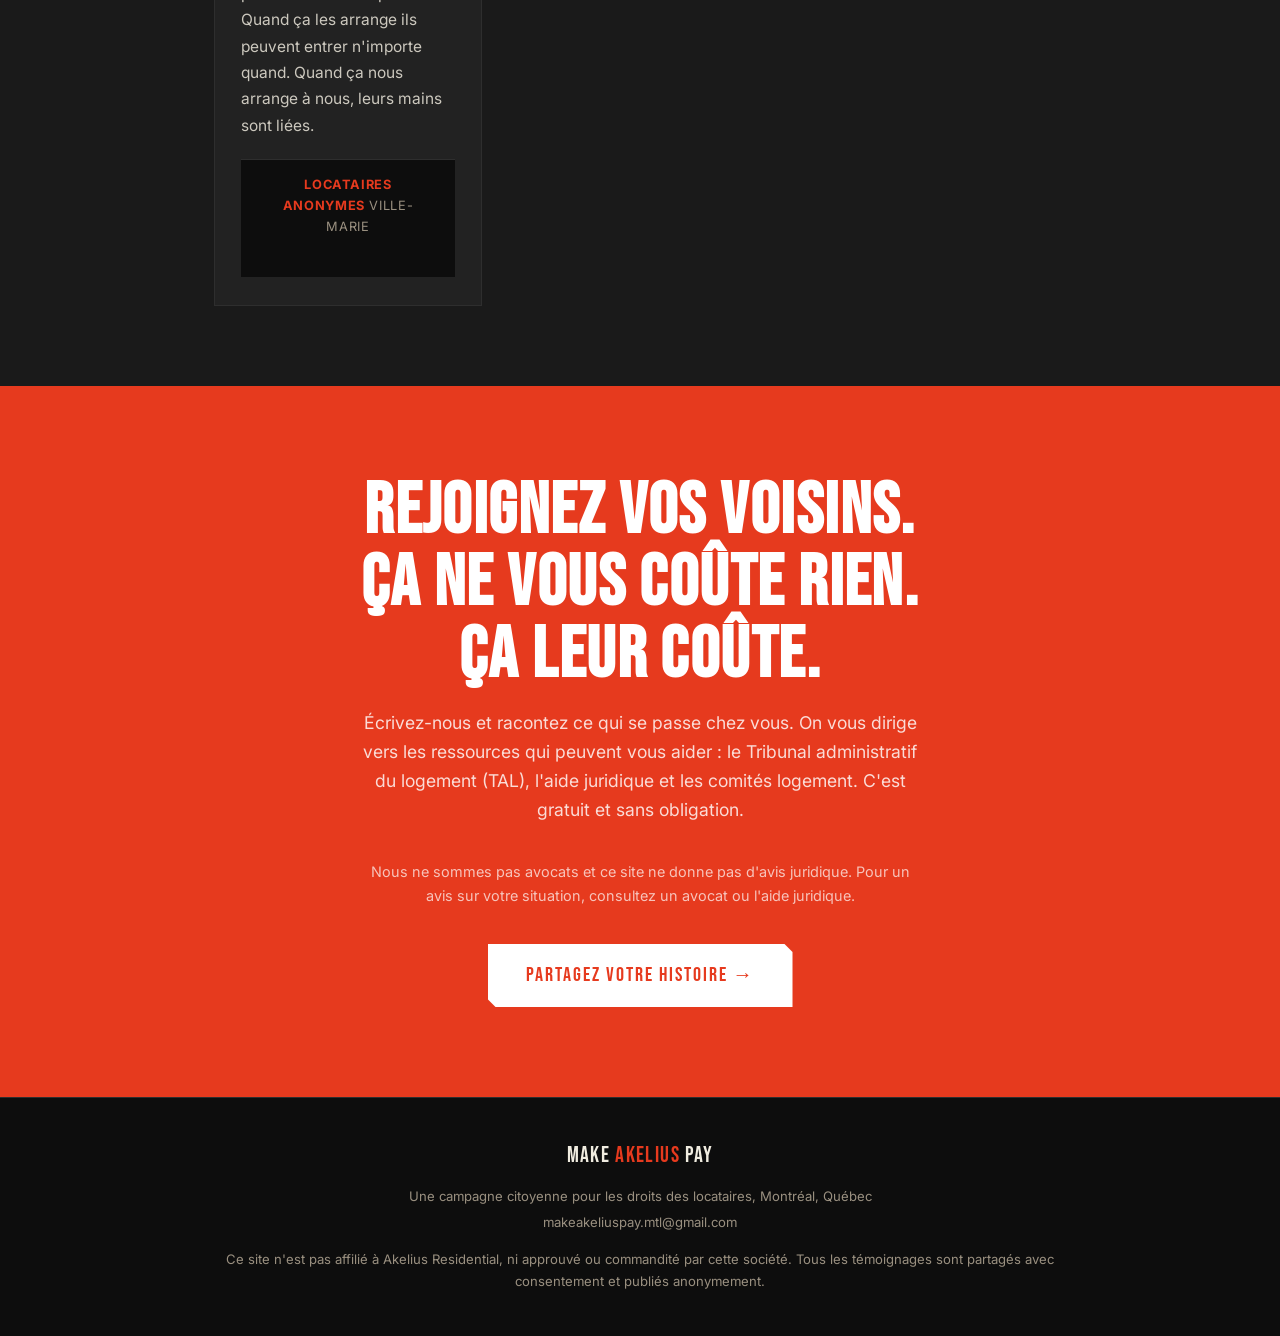
==== commit 1b4a8fe8: "Comply with Barreau de Montreal notice (2026-11-09): home page points to resources instead of assess" ====
--- a/index.html
+++ b/index.html
@@ -28,7 +28,7 @@
     <ul class="nav-links" id="nav-links">
       <li><a href="index.html" class="active" data-fr="Accueil" data-en="Home">Accueil</a></li>
       <li><a href="about.html" data-fr="À propos" data-en="About">À propos</a></li>
-      <li><a href="evaluer.html" data-fr="Évaluez votre situation" data-en="Assess Your Situation">Évaluez votre situation</a></li>
+      <li><a href="evaluer.html" data-fr="Organisez vos preuves" data-en="Organize Your Evidence">Organisez vos preuves</a></li>
       <li><a href="trousse.html" data-fr="Trousse de dépôt" data-en="Filing Kit">Trousse de dépôt</a></li>
       <li><a href="submit.html" data-fr="Partagez votre histoire" data-en="Share Your Story">Partagez votre histoire</a></li>
     </ul>
@@ -117,9 +117,9 @@
           Entretien refusé. Entrées non autorisées. Pression pour quitter votre appartement. Ce sont des violations. Le Tribunal administratif du logement (TAL) peut vous accorder des réductions de loyer, des compensations, et des dommages punitifs. Beaucoup de locataires d'Akelius ont des réclamations valides et ne le savent pas.
         </p>
         <a href="evaluer.html" class="btn"
-          data-fr="Évaluez votre réclamation →"
-          data-en="Assess Your Claim →">
-          Évaluez votre réclamation →
+          data-fr="Organisez vos preuves →"
+          data-en="Organize Your Evidence →">
+          Organisez vos preuves →
         </a>
       </div>
     </section>
@@ -196,9 +196,14 @@
           data-en-html="Join your neighbours.<br />It costs you nothing.<br />It costs them.">
           Rejoignez vos voisins.<br />Ça ne vous coûte rien.<br />Ça leur coûte.
         </h2>
-        <p data-fr="Écrivez-nous et racontez ce qui se passe chez vous. On vous aide à voir si vous avez un recours et à monter votre dossier, gratuitement et sans obligation. Pas besoin d'être certain de quoi que ce soit : on regarde ça ensemble."
-           data-en="Write to us and tell us what's happening in your home. We help you see whether you have a claim and put your file together, free and with no obligation. You don't need to be sure of anything: we figure it out together.">
-          Écrivez-nous et racontez ce qui se passe chez vous. On vous aide à voir si vous avez un recours et à monter votre dossier, gratuitement et sans obligation. Pas besoin d'être certain de quoi que ce soit : on regarde ça ensemble.
+        <p data-fr="Écrivez-nous et racontez ce qui se passe chez vous. On vous dirige vers les ressources qui peuvent vous aider : le Tribunal administratif du logement (TAL), l'aide juridique et les comités logement. C'est gratuit et sans obligation."
+           data-en="Write to us and tell us what's happening in your home. We point you to the people who can help: the housing tribunal (TAL), legal aid and local housing committees. Free, with no obligation.">
+          Écrivez-nous et racontez ce qui se passe chez vous. On vous dirige vers les ressources qui peuvent vous aider : le Tribunal administratif du logement (TAL), l'aide juridique et les comités logement. C'est gratuit et sans obligation.
+        </p>
+        <p style="font-size:0.85em;opacity:0.85;"
+           data-fr="Nous ne sommes pas avocats et ce site ne donne pas d'avis juridique. Pour un avis sur votre situation, consultez un avocat ou l'aide juridique."
+           data-en="We are not lawyers and this site does not give legal advice. For advice on your situation, talk to a lawyer or legal aid.">
+          Nous ne sommes pas avocats et ce site ne donne pas d'avis juridique. Pour un avis sur votre situation, consultez un avocat ou l'aide juridique.
         </p>
         <a href="submit.html" class="btn btn-white"
           data-fr="Partagez votre histoire →"
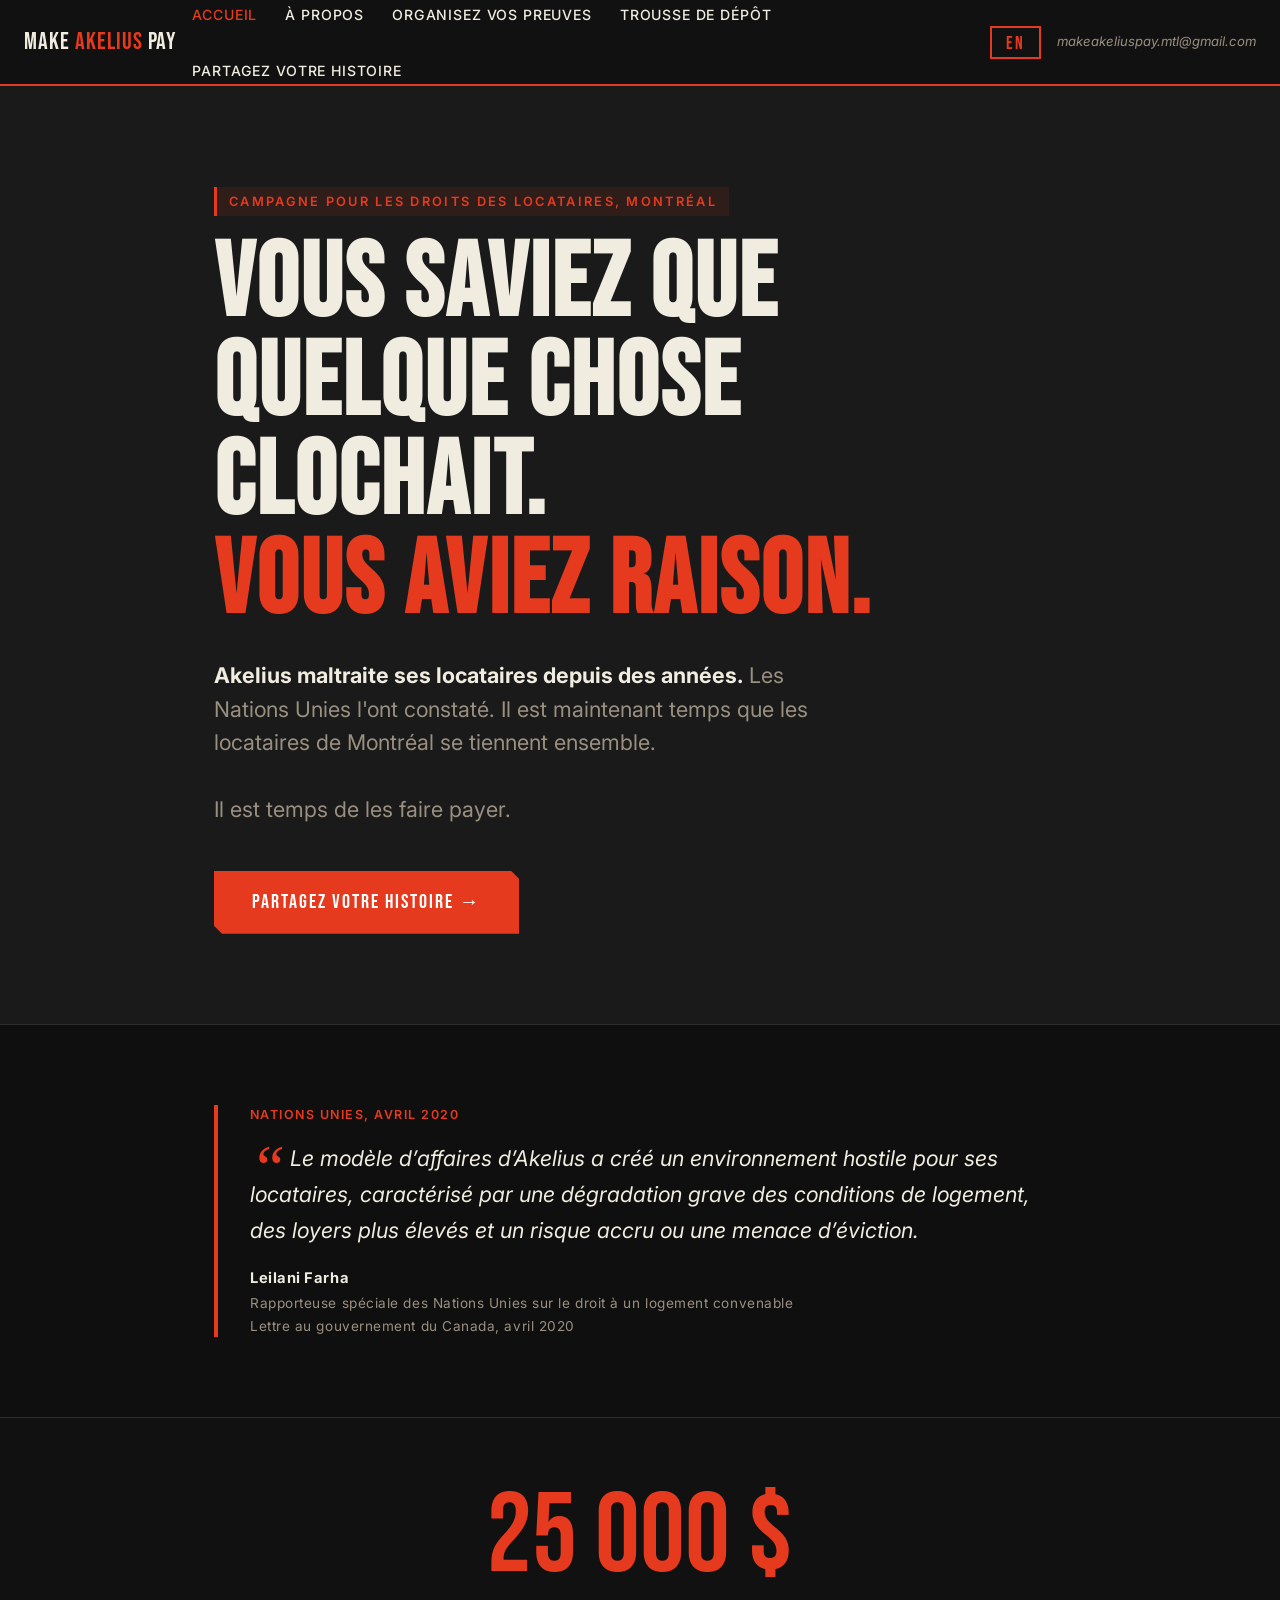
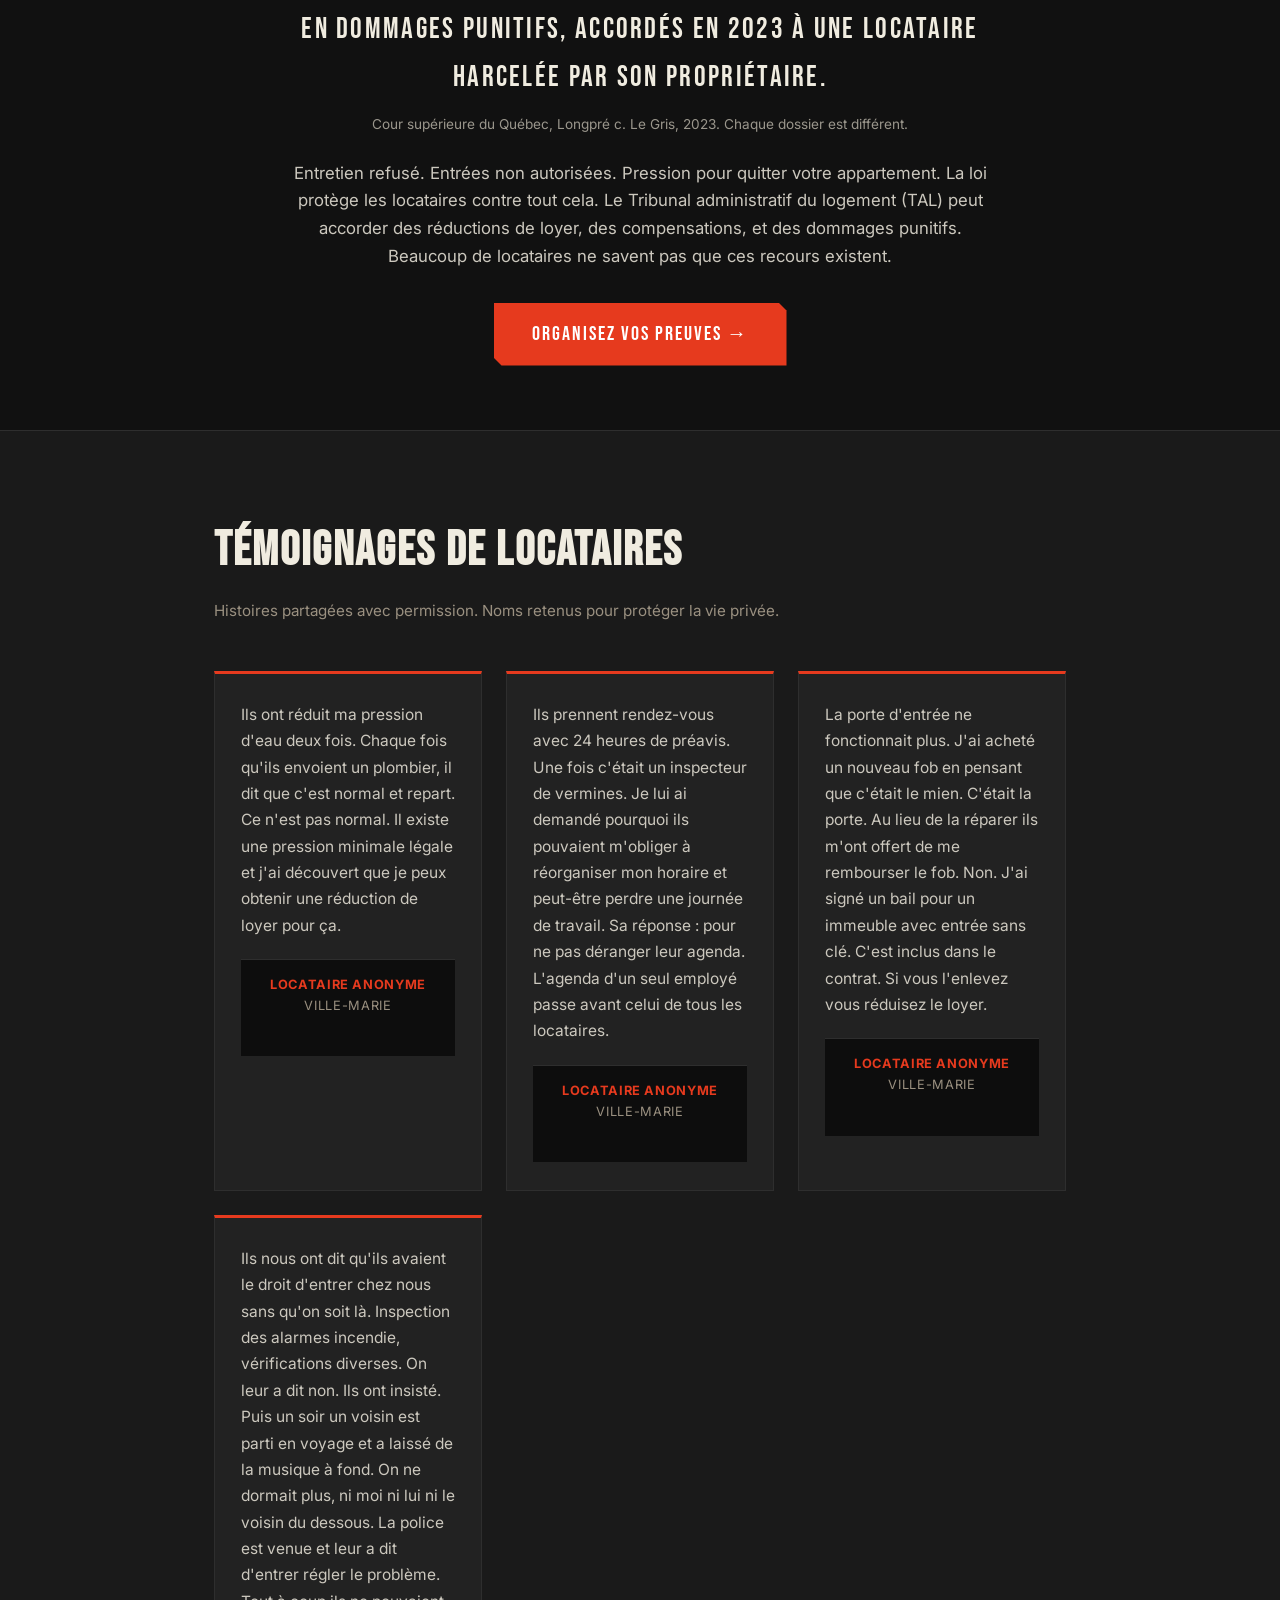
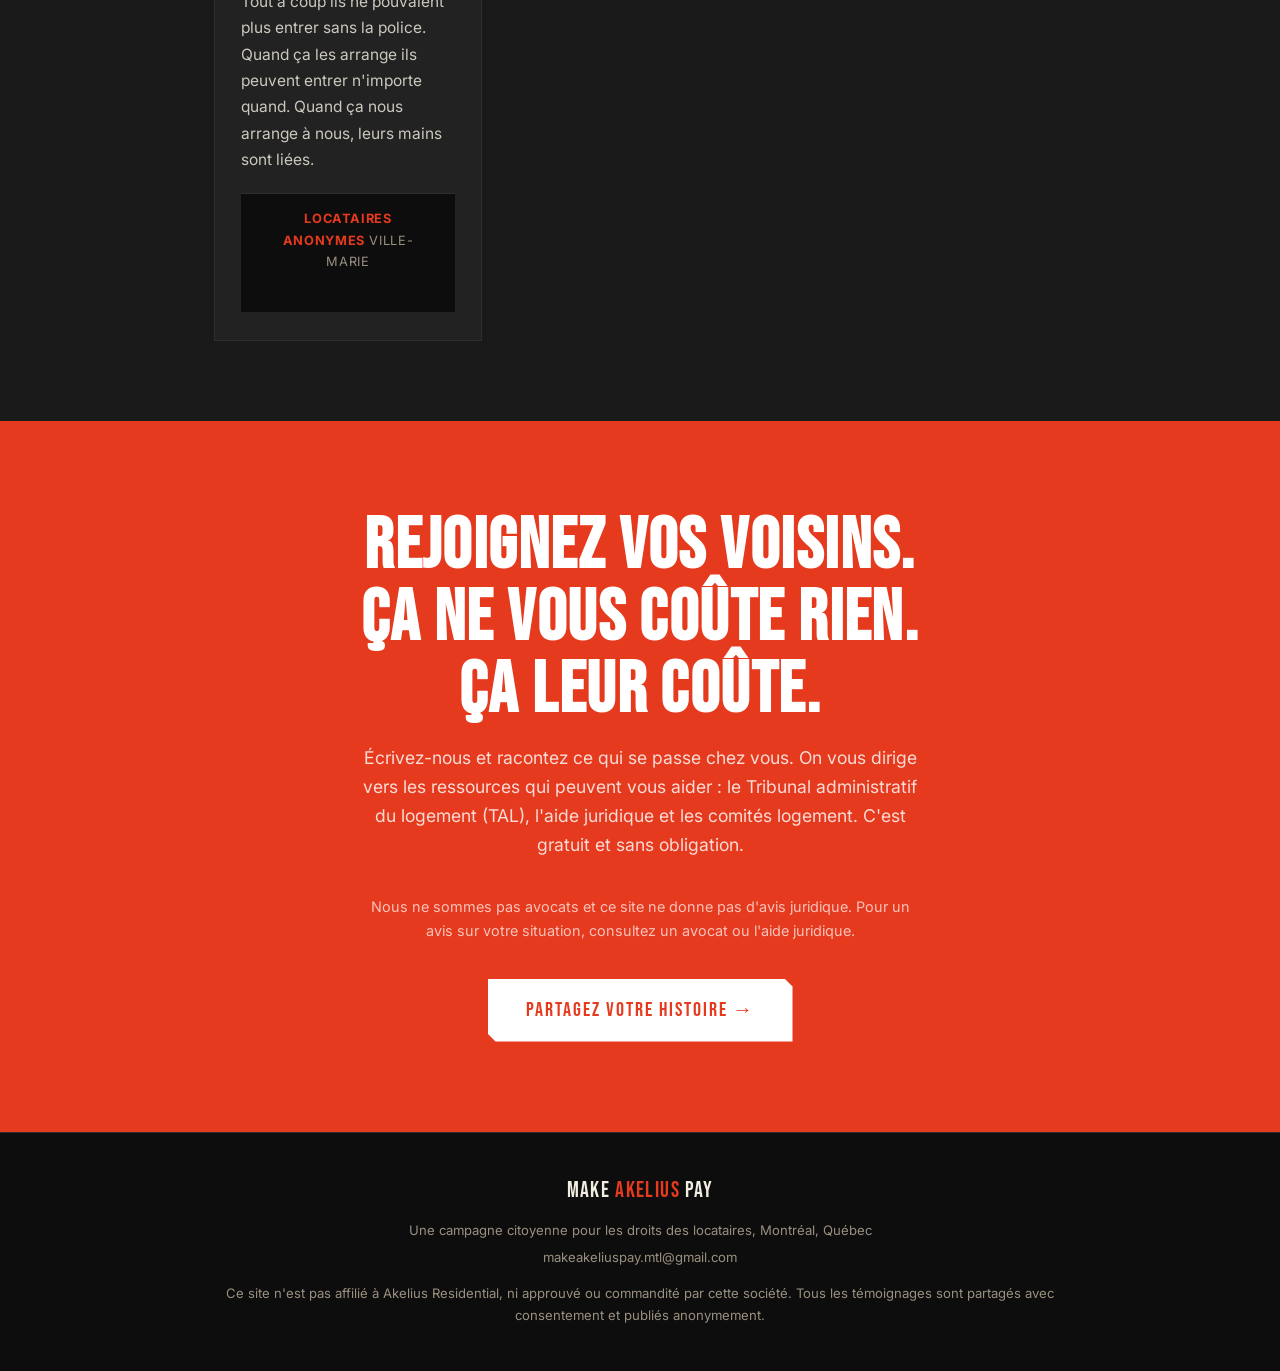
==== commit 1beff0a6: "Full-site softening after Barreau notice: no case-assessment offers, tool framed as general info, $2" ====
--- a/index.html
+++ b/index.html
@@ -107,14 +107,19 @@
       <div style="max-width:720px;margin:0 auto;">
         <div style="font-family:'Bebas Neue',sans-serif;font-size:clamp(3.5rem,10vw,7rem);color:var(--red);line-height:1;">25 000 $</div>
         <p style="font-family:'Bebas Neue',sans-serif;font-size:clamp(1.2rem,3vw,1.8rem);letter-spacing:0.08em;color:var(--text);margin:12px 0 24px;"
-          data-fr="C'EST CE QUE LE TAL PEUT VOUS ACCORDER POUR HARCÈLEMENT PAR VOTRE PROPRIÉTAIRE."
-          data-en="THAT'S WHAT THE TAL CAN AWARD YOU FOR LANDLORD HARASSMENT.">
-          C'EST CE QUE LE TAL PEUT ACCORDER POUR HARCÈLEMENT PAR VOTRE PROPRIÉTAIRE.
+          data-fr="EN DOMMAGES PUNITIFS, ACCORDÉS EN 2023 À UNE LOCATAIRE HARCELÉE PAR SON PROPRIÉTAIRE."
+          data-en="IN PUNITIVE DAMAGES, AWARDED IN 2023 TO A TENANT HARASSED BY HER LANDLORD.">
+          EN DOMMAGES PUNITIFS, ACCORDÉS EN 2023 À UNE LOCATAIRE HARCELÉE PAR SON PROPRIÉTAIRE.
+        </p>
+        <p style="color:#9a968c;font-size:0.85rem;margin:-12px 0 24px;"
+          data-fr="Cour supérieure du Québec, Longpré c. Le Gris, 2023. Chaque dossier est différent."
+          data-en="Quebec Superior Court, Longpré v. Le Gris, 2023. Every case is different.">
+          Cour supérieure du Québec, Longpré c. Le Gris, 2023. Chaque dossier est différent.
         </p>
         <p style="color:#ccc8be;font-size:1.05rem;margin-bottom:32px;"
-          data-fr="Entretien refusé. Entrées non autorisées. Pression pour quitter votre appartement. Ce sont des violations. Le Tribunal administratif du logement (TAL) peut vous accorder des réductions de loyer, des compensations, et des dommages punitifs. Beaucoup de locataires d'Akelius ont des réclamations valides et ne le savent pas."
-          data-en="Refused maintenance. Unauthorized entries. Pressure to leave your apartment. These are violations. The Tribunal administratif du logement (TAL) can award you rent reductions, compensation, and punitive damages. Many Akelius tenants have valid claims and don't know it.">
-          Entretien refusé. Entrées non autorisées. Pression pour quitter votre appartement. Ce sont des violations. Le Tribunal administratif du logement (TAL) peut vous accorder des réductions de loyer, des compensations, et des dommages punitifs. Beaucoup de locataires d'Akelius ont des réclamations valides et ne le savent pas.
+          data-fr="Entretien refusé. Entrées non autorisées. Pression pour quitter votre appartement. La loi protège les locataires contre tout cela. Le Tribunal administratif du logement (TAL) peut accorder des réductions de loyer, des compensations, et des dommages punitifs. Beaucoup de locataires ne savent pas que ces recours existent."
+          data-en="Refused maintenance. Unauthorized entries. Pressure to leave your apartment. The law protects tenants against all of this. The Tribunal administratif du logement (TAL) can award rent reductions, compensation, and punitive damages. Many tenants don't know these remedies exist.">
+          Entretien refusé. Entrées non autorisées. Pression pour quitter votre appartement. La loi protège les locataires contre tout cela. Le Tribunal administratif du logement (TAL) peut accorder des réductions de loyer, des compensations, et des dommages punitifs. Beaucoup de locataires ne savent pas que ces recours existent.
         </p>
         <a href="evaluer.html" class="btn"
           data-fr="Organisez vos preuves →"
